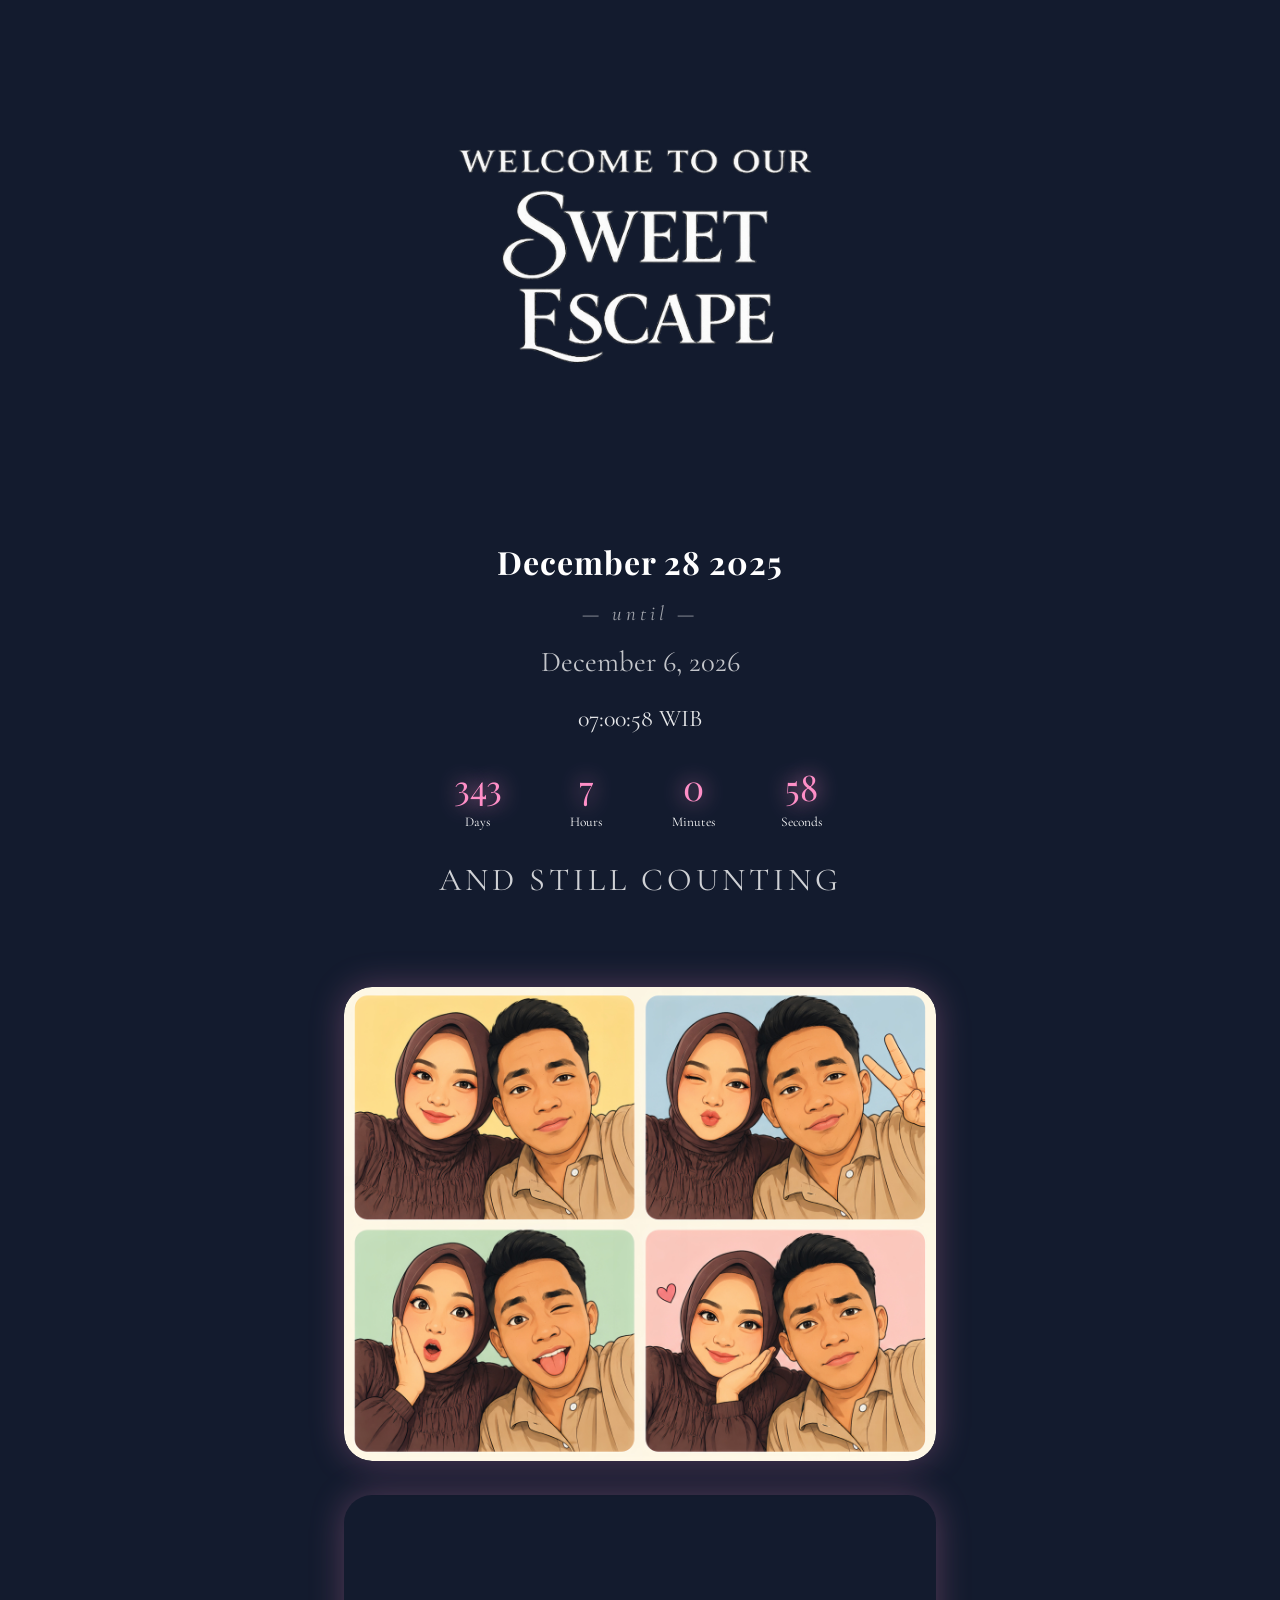
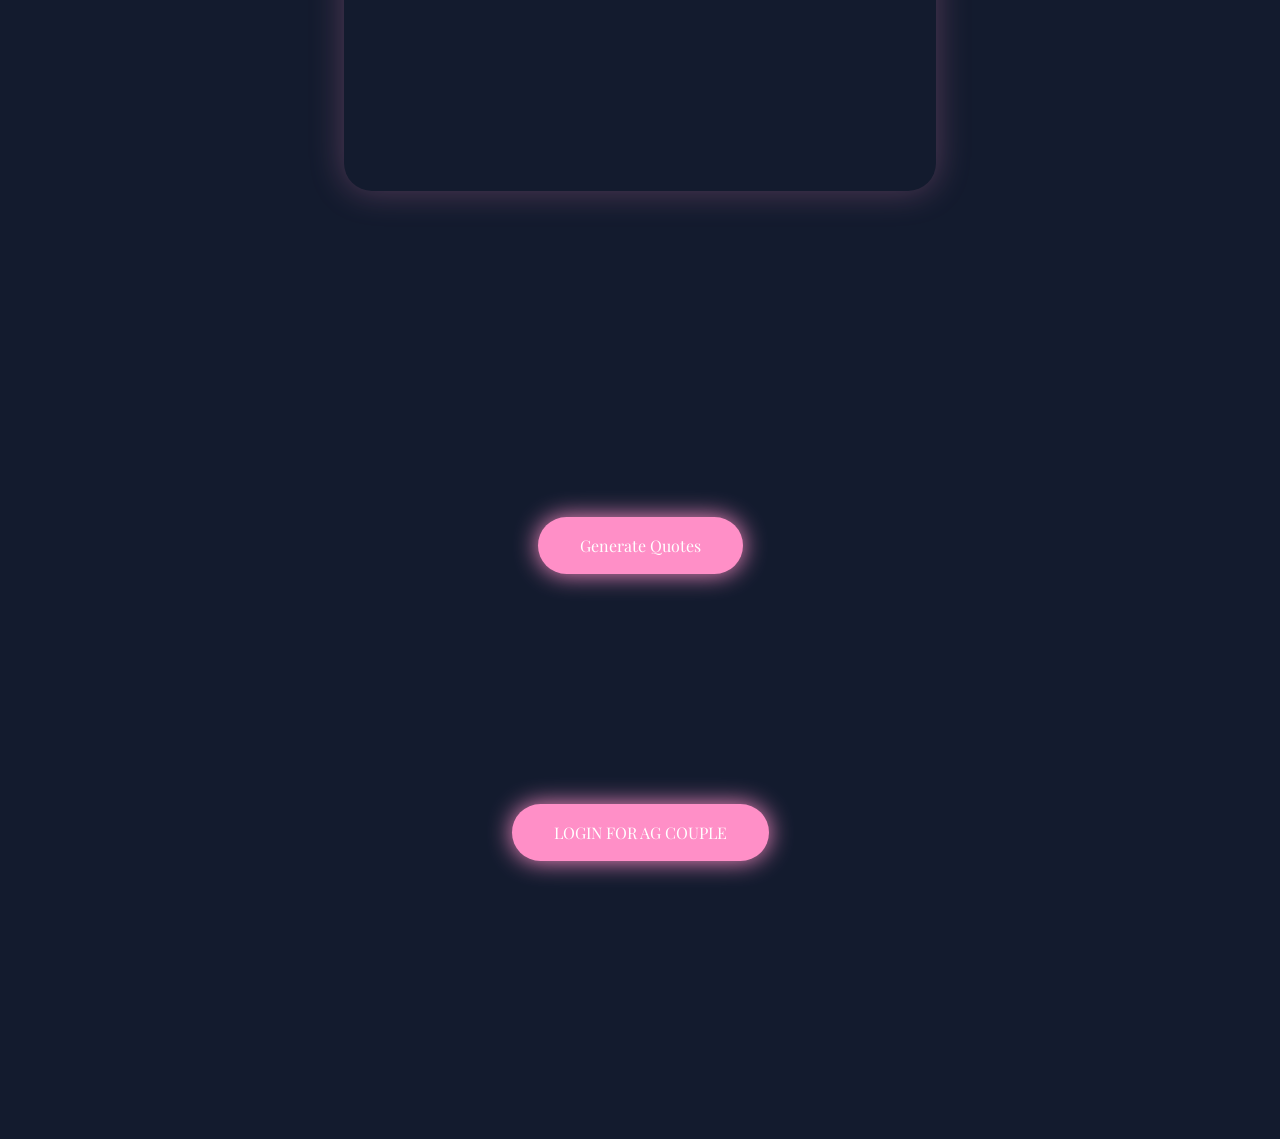
==== call.html @ 26ef1cd5 "restore full project after reset" ====
<!DOCTYPE html>
<html lang="en">
<head>
<meta charset="UTF-8">
<meta name="viewport" content="width=device-width, initial-scale=1.0">

<title>AG Couple Private Site</title>

<link rel="stylesheet" href="style.css">

</head>
<body>

<section class="panel memories" id="privatePage">

<img src="sakurakiri.png" class="sakura left">
<img src="sakurakanan.png" class="sakura right">

<h2>AG COUPLE PRIVATE SITE</h2>

<p id="loggedUser"></p>

<button id="startCallBtn">
Start Voice Call
</button>

<button id="logoutBtn">
Logout
</button>

</section>

<div id="callPopup">

<div class="call-box">

<img src="imageoncall.jpg" id="callImage">

<button id="closeCallPopup">
Close
</button>

</div>

</div>

<script>

const user = localStorage.getItem("loggedInUser");

if(!user){
window.location.href = "index.html";
}

document.getElementById("loggedUser").textContent =
"Logged in as: " + user;

setTimeout(()=>{
document
.getElementById("privatePage")
.classList.add("show");
},300);

document.getElementById("logoutBtn").onclick = ()=>{
localStorage.removeItem("loggedInUser");
window.location.href = "index.html";
};

const popup =
document.getElementById("callPopup");

document.getElementById("startCallBtn").onclick = ()=>{
popup.classList.add("show");
};

document.getElementById("closeCallPopup").onclick = ()=>{
popup.classList.remove("show");
};

</script>

<script type="module" src="call.js"></script>

</body>
</html>
---- style.css ----
*{
margin:0;
padding:0;
box-sizing:border-box;
cursor:url("lovecursor.png"),auto;
}

body{
background:#131B2E;
color:white;
overflow-x:hidden;
scroll-behavior:smooth;
font-family:'Inter',sans-serif;
}

.panel{
min-height:100vh;
display:flex;
flex-direction:column;
justify-content:center;
align-items:center;
padding:40px 20px;
position:relative;
}

h2{
font-family:'Playfair Display',serif;
letter-spacing:1px;
font-size:2rem;
}

small,p,#wibClock,#fullDate{
font-family:'Cormorant Garamond',serif;
}

.welcome-img{
width:min(80vw,460px);
margin-bottom:40px;
animation:fadeUp 2s ease forwards;
}

.timer-box{
text-align:center;
animation:fadeUp 2s ease forwards;
}

#wibClock{
font-size:1.5rem;
margin:10px 0;
opacity:.9;
}

#fullDate{
font-size:1.8rem;
margin-bottom:25px;
opacity:.75;
}

.until-line{
font-family:'Cormorant Garamond',serif;
font-size:1.3rem;
letter-spacing:4px;
opacity:.6;
margin:18px 0;
font-style:italic;
}

.count-grid{
display:grid;
grid-template-columns:repeat(4,1fr);
gap:28px;
margin:30px 0;
}

.count-grid span{
font-size:2.2rem;
display:block;
color:#FF8FC7;
text-shadow:0 0 22px #FF8FC7;
font-family:'Playfair Display',serif;
}

.timer-box p{
letter-spacing:4px;
opacity:.8;
font-size:2rem;
}

.sakura{
position:absolute;
width:500px;
opacity:.42;
transition:2.2s ease;
z-index:1;
}

.left{
left:-500px;
top:5%;
}

.right{
right:-500px;
bottom:5%;
}

.memories.show .left{
left:-70px;
}

.memories.show .right{
right:-70px;
}

.media-stack{
display:flex;
flex-direction:column;
gap:34px;
width:min(82vw,760px);
z-index:3;
align-items:center;
}

.media-box{
width:78%;
overflow:hidden;
border-radius:28px;
box-shadow:0 0 34px rgba(255,143,199,.28);
display:flex;
justify-content:center;
align-items:center;
background:transparent;
}

.media-box img{
width:100%;
height:auto;
display:block;
border-radius:28px;
}

.media-box video{
width:100%;
height:auto;
display:block;
border-radius:28px;
}

/* BUTTONS */

#generateBtn,
#loginBtn{
padding:18px 42px;
border:none;
border-radius:999px;
background:#FF8FC7;
color:white;
font-family:'Playfair Display',serif;
font-size:1rem;
box-shadow:0 0 24px #FF8FC7;
transition:.35s;
}

#generateBtn:hover,
#loginBtn:hover{
transform:scale(1.06);
}

#loginBtn{
margin-top:45px;
}

#quoteOutput{
margin-top:50px;
max-width:760px;
min-height:140px;
text-align:center;
font-family:'Cormorant Garamond',serif;
font-size:1.7rem;
line-height:1.8;
padding:0 20px;
}

@keyframes fadeUp{
from{
opacity:0;
transform:translateY(25px);
}
to{
opacity:1;
transform:translateY(0);
}
}

@media(max-width:768px){

.count-grid{
grid-template-columns:repeat(2,1fr);
gap:20px;
}

.sakura{
width:330px;
}

.memories.show .left{
left:-90px;
}

.memories.show .right{
right:-90px;
}

#quoteOutput{
font-size:1.2rem;
}

h2{
font-size:1.45rem;
}
}

/* LOGIN POPUP */

#loginPopup{
position:fixed;
inset:0;
background:rgba(0,0,0,.85);
display:none;
justify-content:center;
align-items:center;
z-index:9999;
}

#loginPopup.show{
display:flex;
}

.login-box{
background:#111;
padding:35px;
border-radius:20px;
width:320px;
display:flex;
flex-direction:column;
gap:15px;
}

.login-box input{
padding:14px;
border-radius:12px;
border:none;
}

.login-box button{
padding:14px;
border:none;
border-radius:999px;
background:#FF8FC7;
color:white;
font-family:'Playfair Display',serif;
box-shadow:0 0 24px #FF8FC7;
}

#loginError{
color:pink;
text-align:center;
}

#callPopup{
position:fixed;
inset:0;
background:rgba(0,0,0,.85);
display:none;
justify-content:center;
align-items:center;
z-index:99999;
}

#callPopup.show{
display:flex;
}

.call-box{
display:flex;
flex-direction:column;
align-items:center;
gap:25px;
}

#callImage{
width:min(85vw,500px);
border-radius:24px;
box-shadow:0 0 30px rgba(255,143,199,.35);
}

#closeCallPopup{
padding:18px 42px;
border:none;
border-radius:999px;
background:#FF8FC7;
color:white;
font-family:'Playfair Display',serif;
font-size:1rem;
box-shadow:0 0 24px #FF8FC7;
}

#loginBtn{
  margin-top:18px;
}

#loginBtn{
margin-top:40px;
}

#startCallBtn,
#logoutBtn{
padding:18px 42px;
border:none;
border-radius:999px;
background:#FF8FC7;
color:white;
font-family:'Playfair Display',serif;
font-size:1rem;
box-shadow:0 0 24px #FF8FC7;
transition:.35s;
margin-top:25px;
}

#startCallBtn:hover,
#logoutBtn:hover{
transform:scale(1.06);
}
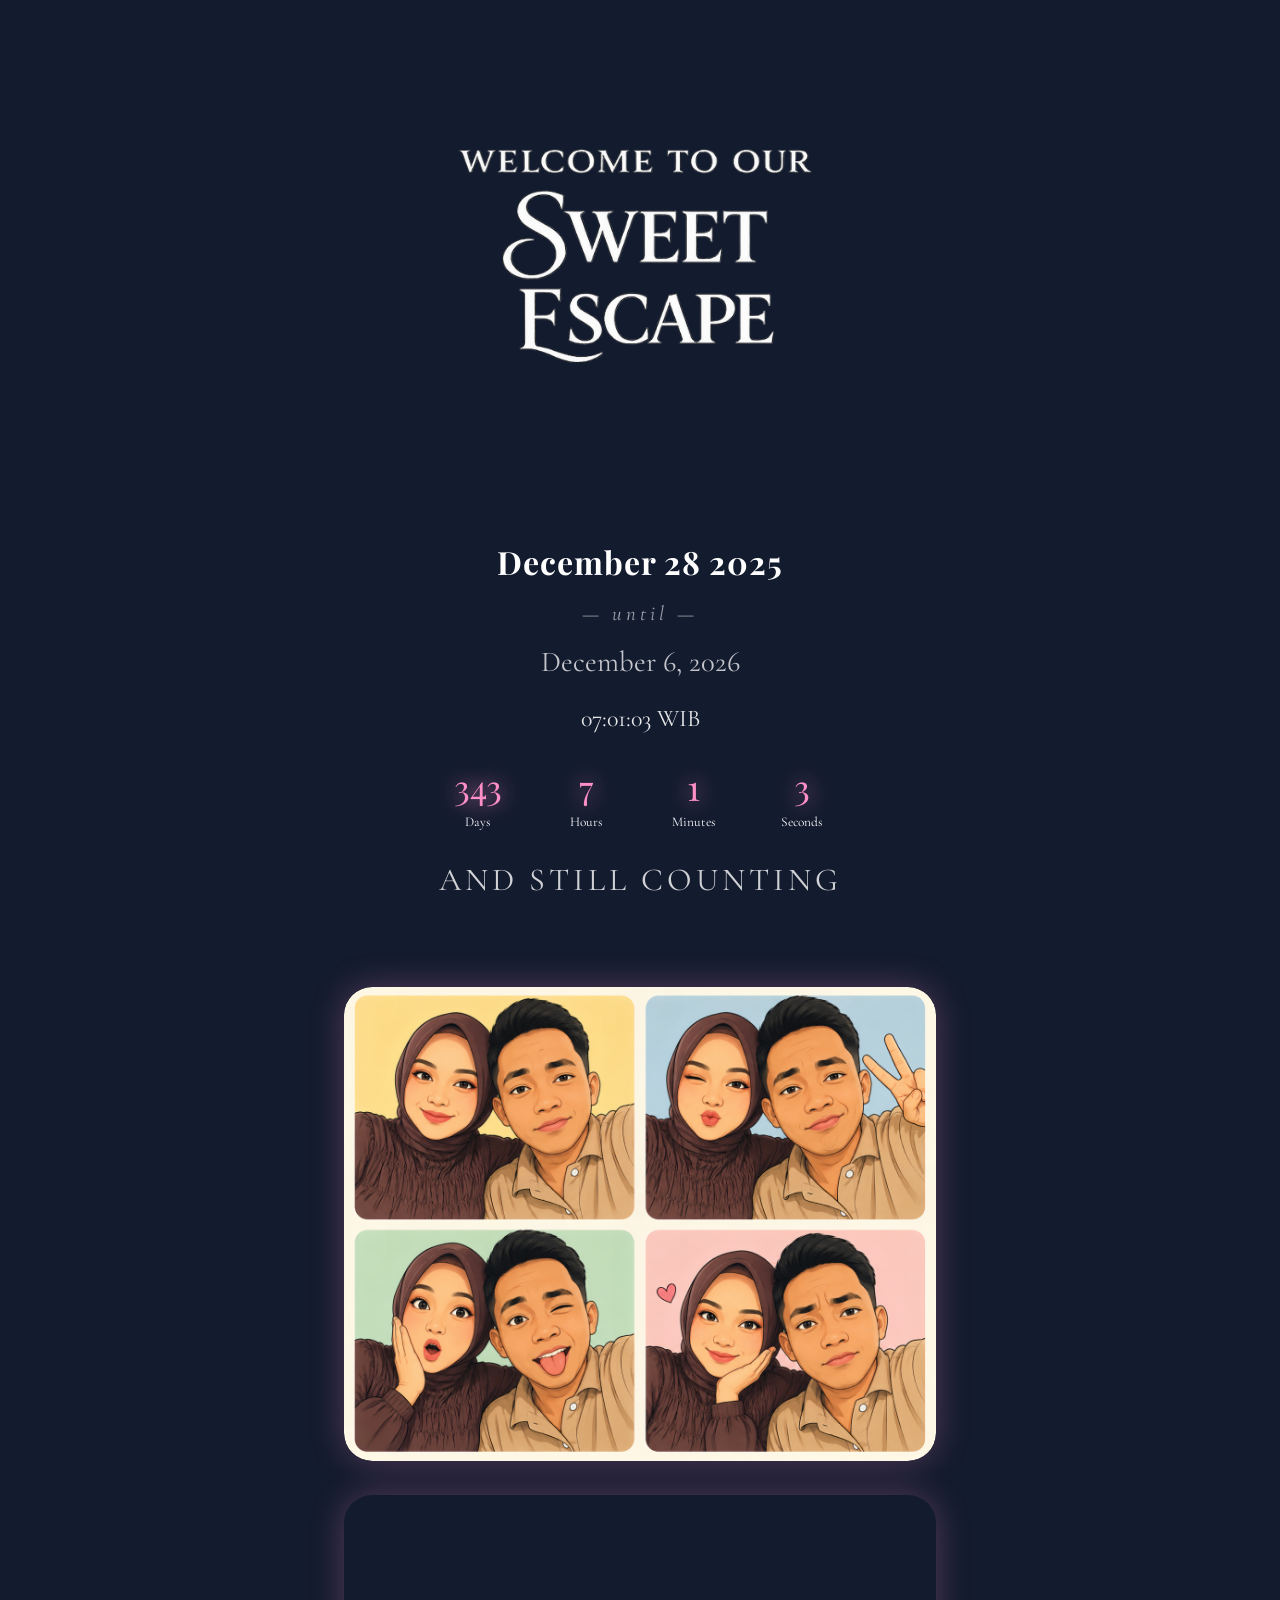
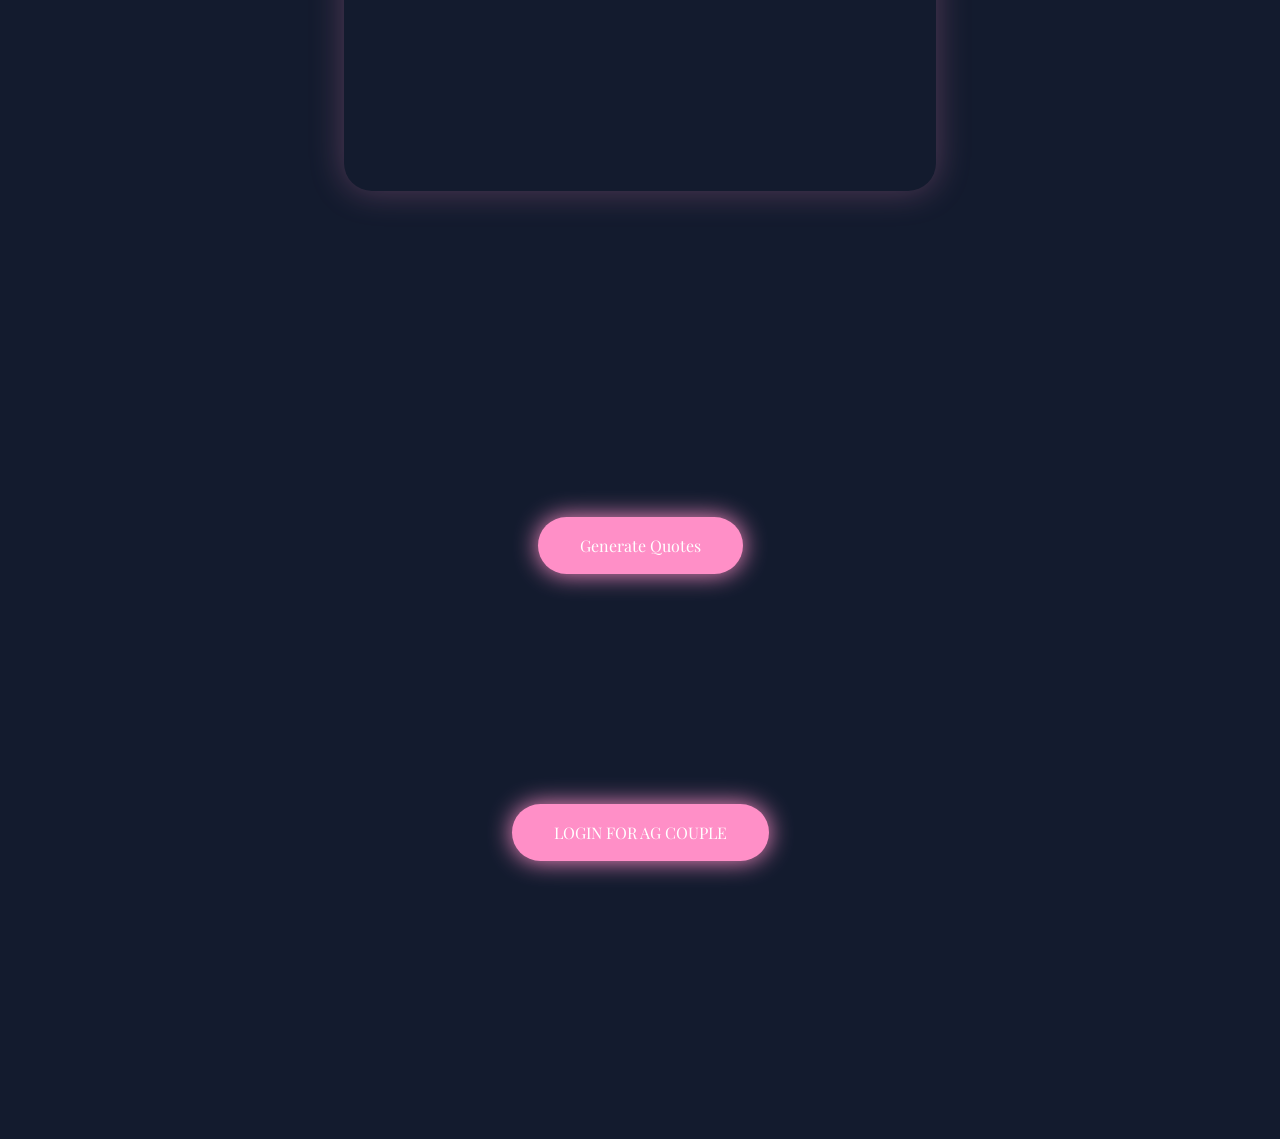
==== commit a9f622b8: "update voice call feature" ====
--- a/call.html
+++ b/call.html
@@ -7,8 +7,8 @@
 <title>AG Couple Private Site</title>
 
 <link rel="stylesheet" href="style.css">
+</head>
 
-</head>
 <body>
 
 <section class="panel memories" id="privatePage">
@@ -20,65 +20,65 @@
 
 <p id="loggedUser"></p>
 
-<button id="startCallBtn">
-Start Voice Call
-</button>
-
-<button id="logoutBtn">
-Logout
-</button>
+<button id="startCallBtn">Start Voice Call</button>
+<button id="logoutBtn">Logout</button>
 
 </section>
 
+<!-- CALL POPUP (STATUS CALL) -->
 <div id="callPopup">
+  <div class="call-box">
 
-<div class="call-box">
+    <!-- tetap boleh image, tapi ini bukan voice call -->
+    <img src="imageoncall.jpg" id="callImage">
 
-<img src="imageoncall.jpg" id="callImage">
+    <!-- WAJIB: audio stream dari partner -->
+    <audio id="remoteAudio" autoplay></audio>
 
-<button id="closeCallPopup">
-Close
-</button>
+    <button id="closeCallPopup">Close</button>
 
-</div>
-
+  </div>
 </div>
 
 <script>
-
 const user = localStorage.getItem("loggedInUser");
 
-if(!user){
-window.location.href = "index.html";
+if (!user) {
+  window.location.href = "index.html";
 }
 
 document.getElementById("loggedUser").textContent =
 "Logged in as: " + user;
 
-setTimeout(()=>{
-document
-.getElementById("privatePage")
-.classList.add("show");
-},300);
+setTimeout(() => {
+  document.getElementById("privatePage").classList.add("show");
+}, 300);
 
-document.getElementById("logoutBtn").onclick = ()=>{
-localStorage.removeItem("loggedInUser");
-window.location.href = "index.html";
+document.getElementById("logoutBtn").onclick = () => {
+  localStorage.removeItem("loggedInUser");
+  window.location.href = "index.html";
 };
 
-const popup =
-document.getElementById("callPopup");
+/* popup hanya UI status */
+const popup = document.getElementById("callPopup");
 
-document.getElementById("startCallBtn").onclick = ()=>{
-popup.classList.add("show");
+document.getElementById("startCallBtn").onclick = () => {
+  popup.classList.add("show");
+
+  // 🔥 trigger logic WebRTC di call.js
+  window.startVoiceCall();
 };
 
-document.getElementById("closeCallPopup").onclick = ()=>{
-popup.classList.remove("show");
+document.getElementById("closeCallPopup").onclick = () => {
+  popup.classList.remove("show");
+
+  // optional: end call
+  if (window.endCall) window.endCall();
 };
 
 </script>
 
+<!-- 🔥 LOGIC CALL ASLI DI SINI -->
 <script type="module" src="call.js"></script>
 
 </body>
--- a/style.css
+++ b/style.css
@@ -330,4 +330,4 @@
 #startCallBtn:hover,
 #logoutBtn:hover{
 transform:scale(1.06);
-}+}
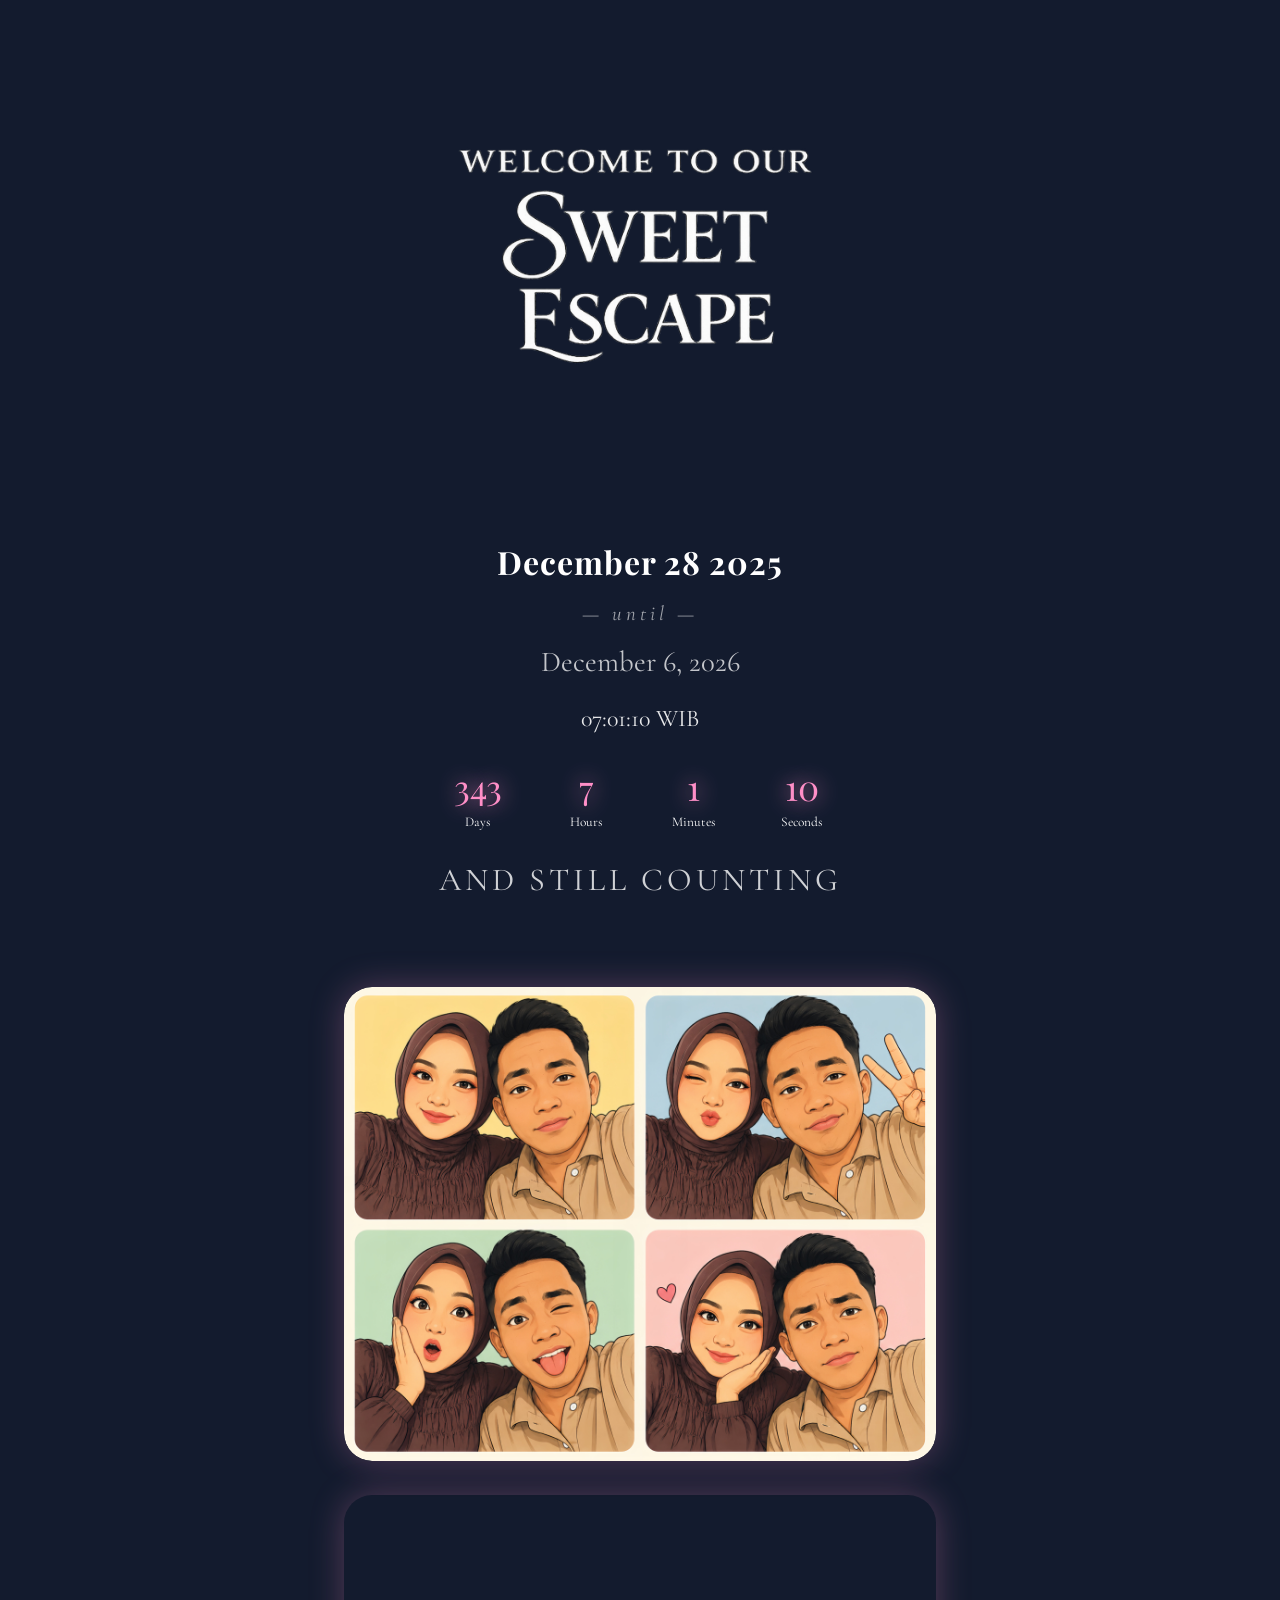
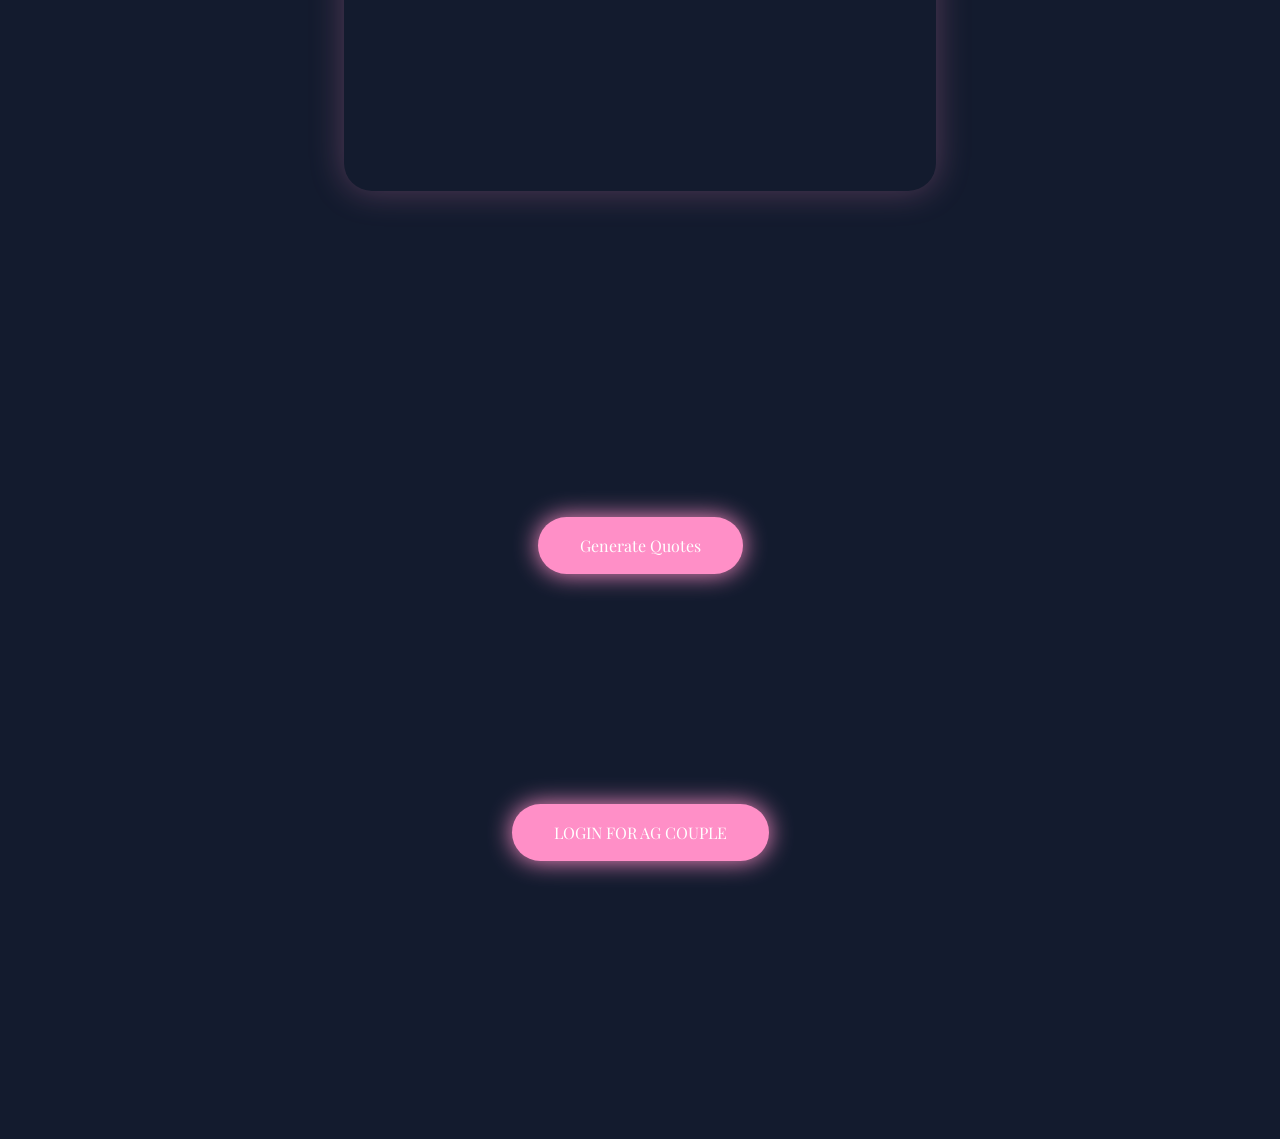
==== commit 5ed9ddd5: "call.html" ====
--- a/call.html
+++ b/call.html
@@ -25,22 +25,51 @@
 
 </section>
 
-<!-- CALL POPUP (STATUS CALL) -->
+<!-- ========================= -->
+<!-- CALL POPUP -->
+<!-- ========================= -->
+
 <div id="callPopup">
+
   <div class="call-box">
 
-    <!-- tetap boleh image, tapi ini bukan voice call -->
-    <img src="imageoncall.jpg" id="callImage">
-
-    <!-- WAJIB: audio stream dari partner -->
+    <h2 id="callText"></h2>
+
+    <img id="callImage" src="" alt="call image">
+
+    <div id="incomingButtons">
+
+      <button id="acceptBtn" class="pink-btn">
+        ACCEPT
+      </button>
+
+      <button id="rejectBtn" class="pink-btn">
+        DON'T REJECT
+      </button>
+
+    </div>
+
+    <button id="closeCallPopup" class="pink-btn">
+      END CALL
+    </button>
+
+    <!-- audio voice -->
     <audio id="remoteAudio" autoplay></audio>
 
-    <button id="closeCallPopup">Close</button>
-
   </div>
+
 </div>
 
+<!-- ========================= -->
+<!-- AUDIO -->
+<!-- ========================= -->
+
+<audio id="ringtone" src="ringing.mp3" loop></audio>
+
+<audio id="connectedSound" src="connected.mp3"></audio>
+
 <script>
+
 const user = localStorage.getItem("loggedInUser");
 
 if (!user) {
@@ -59,27 +88,136 @@
   window.location.href = "index.html";
 };
 
-/* popup hanya UI status */
 const popup = document.getElementById("callPopup");
 
-document.getElementById("startCallBtn").onclick = () => {
+const callText = document.getElementById("callText");
+const callImage = document.getElementById("callImage");
+
+const incomingButtons =
+document.getElementById("incomingButtons");
+
+const ringtone =
+document.getElementById("ringtone");
+
+const connectedSound =
+document.getElementById("connectedSound");
+
+const acceptBtn =
+document.getElementById("acceptBtn");
+
+const rejectBtn =
+document.getElementById("rejectBtn");
+
+const closeBtn =
+document.getElementById("closeCallPopup");
+
+/* ========================= */
+/* START CALL */
+/* ========================= */
+
+document.getElementById("startCallBtn").onclick = async () => {
+
   popup.classList.add("show");
 
-  // 🔥 trigger logic WebRTC di call.js
-  window.startVoiceCall();
-};
-
-document.getElementById("closeCallPopup").onclick = () => {
+  incomingButtons.style.display = "none";
+
+  if (user === "ayah") {
+
+    callText.textContent = "CALLING BUNDA...";
+    callImage.src = "ayahringing.jpg";
+
+  } else {
+
+    callText.textContent = "CALLING AYAH...";
+    callImage.src = "bundaringing.jpg";
+
+  }
+
+  ringtone.play();
+
+  // trigger WebRTC
+  if (window.startVoiceCall) {
+    await window.startVoiceCall();
+  }
+};
+
+/* ========================= */
+/* FAKE INCOMING CALL */
+/* ========================= */
+
+/*
+INI NANTI BISA LU PANGGIL
+DARI FIREBASE REALTIME EVENT
+*/
+
+window.showIncomingCall = (caller) => {
+
+  popup.classList.add("show");
+
+  incomingButtons.style.display = "flex";
+
+  if (caller === "ayah") {
+
+    callText.textContent = "Ayah is calling...";
+    callImage.src = "ayahringing.jpg";
+
+  } else {
+
+    callText.textContent = "Bunda is calling...";
+    callImage.src = "bundaringing.jpg";
+
+  }
+
+  ringtone.play();
+};
+
+/* ========================= */
+/* CONNECTED STATE */
+/* ========================= */
+
+function connectCall() {
+
+  ringtone.pause();
+  ringtone.currentTime = 0;
+
+  connectedSound.play();
+
+  incomingButtons.style.display = "none";
+
+  callText.textContent = "CONNECTED";
+
+  callImage.src = "imageoncall.jpg";
+}
+
+/* ACCEPT */
+acceptBtn.onclick = () => {
+  connectCall();
+};
+
+/* DON'T REJECT */
+rejectBtn.onclick = () => {
+  connectCall();
+};
+
+/* ========================= */
+/* END CALL */
+/* ========================= */
+
+closeBtn.onclick = () => {
+
   popup.classList.remove("show");
 
-  // optional: end call
-  if (window.endCall) window.endCall();
+  ringtone.pause();
+  ringtone.currentTime = 0;
+
+  if (window.endCall) {
+    window.endCall();
+  }
 };
 
 </script>
 
-<!-- 🔥 LOGIC CALL ASLI DI SINI -->
 <script type="module" src="call.js"></script>
 
 </body>
-</html>+</html>
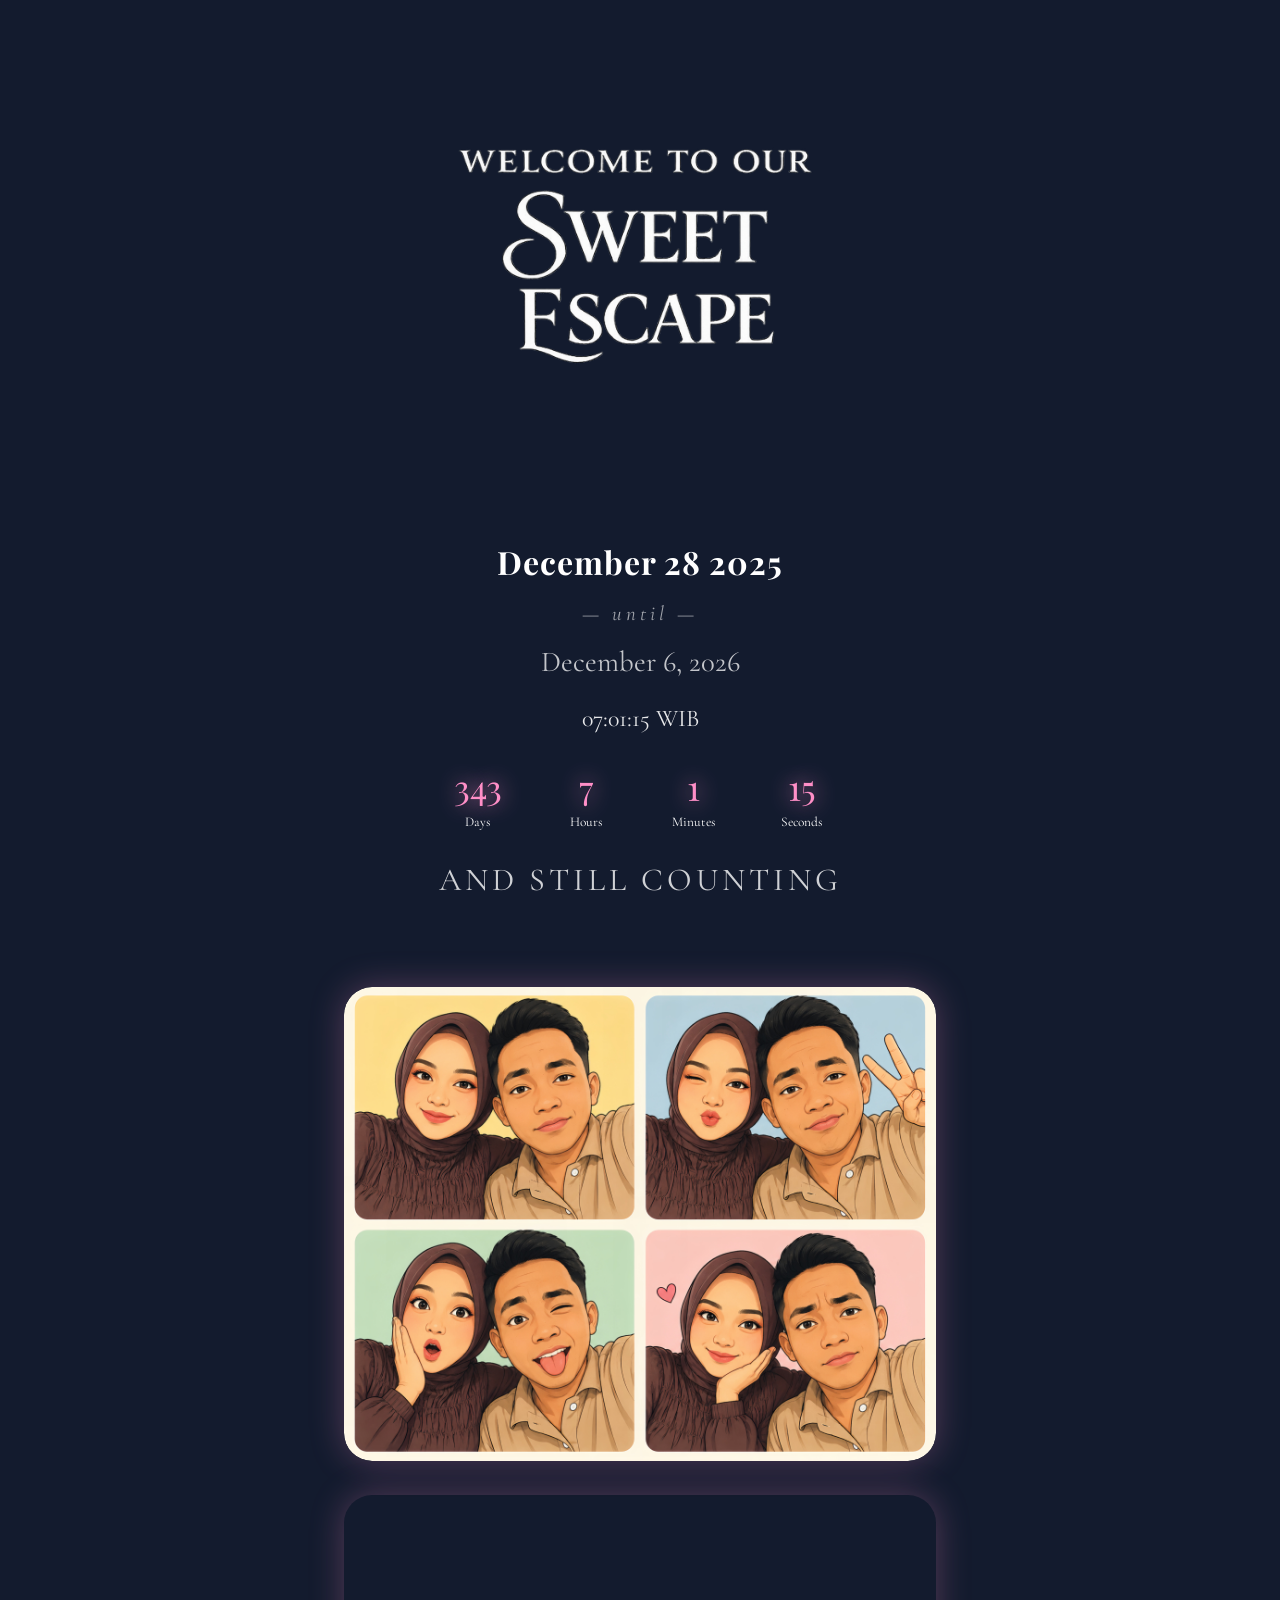
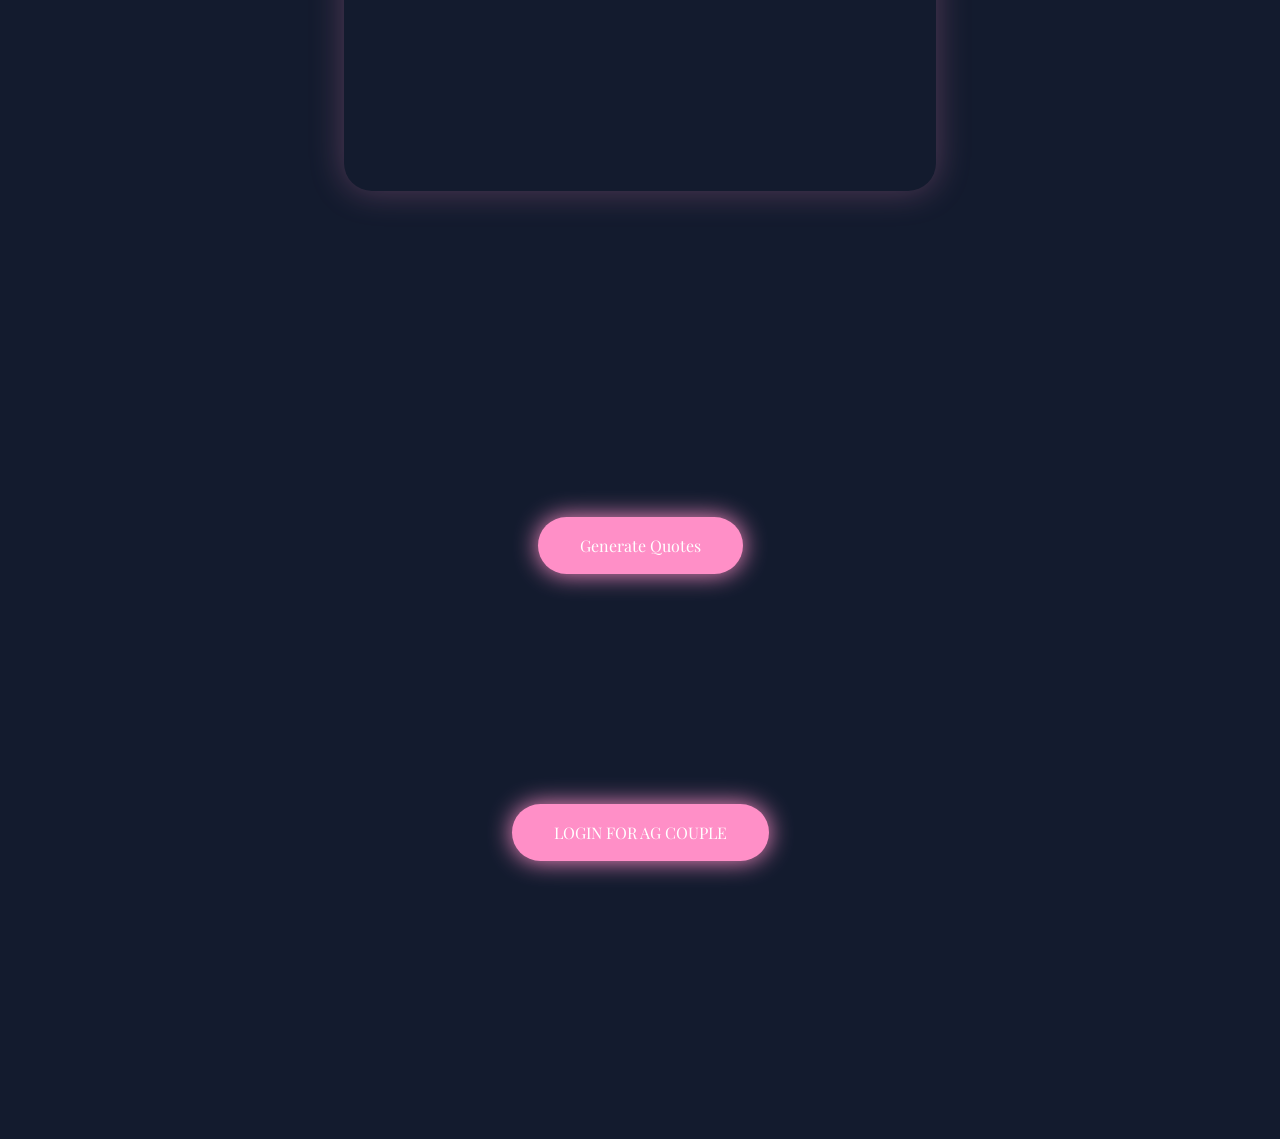
==== commit bbe07279: "call.html" ====
--- a/call.html
+++ b/call.html
@@ -72,6 +72,22 @@
 
 const user = localStorage.getItem("loggedInUser");
 
+document.body.addEventListener("click", () => {
+
+  const ringtone =
+  document.getElementById("ringtone");
+
+  ringtone.play()
+  .then(() => {
+
+    ringtone.pause();
+    ringtone.currentTime = 0;
+
+  })
+  .catch(()=>{});
+
+}, { once:true });  
+
 if (!user) {
   window.location.href = "index.html";
 }
--- a/style.css
+++ b/style.css
@@ -331,3 +331,55 @@
 #logoutBtn:hover{
 transform:scale(1.06);
 }
+
+#callText{
+font-family:'Playfair Display',serif;
+font-size:1.7rem;
+letter-spacing:2px;
+text-align:center;
+color:white;
+text-shadow:0 0 18px rgba(255,143,199,.5);
+}
+
+#incomingButtons{
+display:none;
+gap:18px;
+justify-content:center;
+align-items:center;
+flex-wrap:wrap;
+}
+
+.pink-btn{
+padding:18px 42px;
+border:none;
+border-radius:999px;
+background:#FF8FC7;
+color:white;
+font-family:'Playfair Display',serif;
+font-size:1rem;
+box-shadow:0 0 24px #FF8FC7;
+transition:.35s;
+}
+
+.pink-btn:hover{
+transform:scale(1.06);
+}
+
+@media(max-width:768px){
+
+#callText{
+font-size:1.2rem;
+padding:0 14px;
+}
+
+#incomingButtons{
+flex-direction:column;
+width:100%;
+}
+
+.pink-btn{
+width:80%;
+max-width:300px;
+}
+
+}
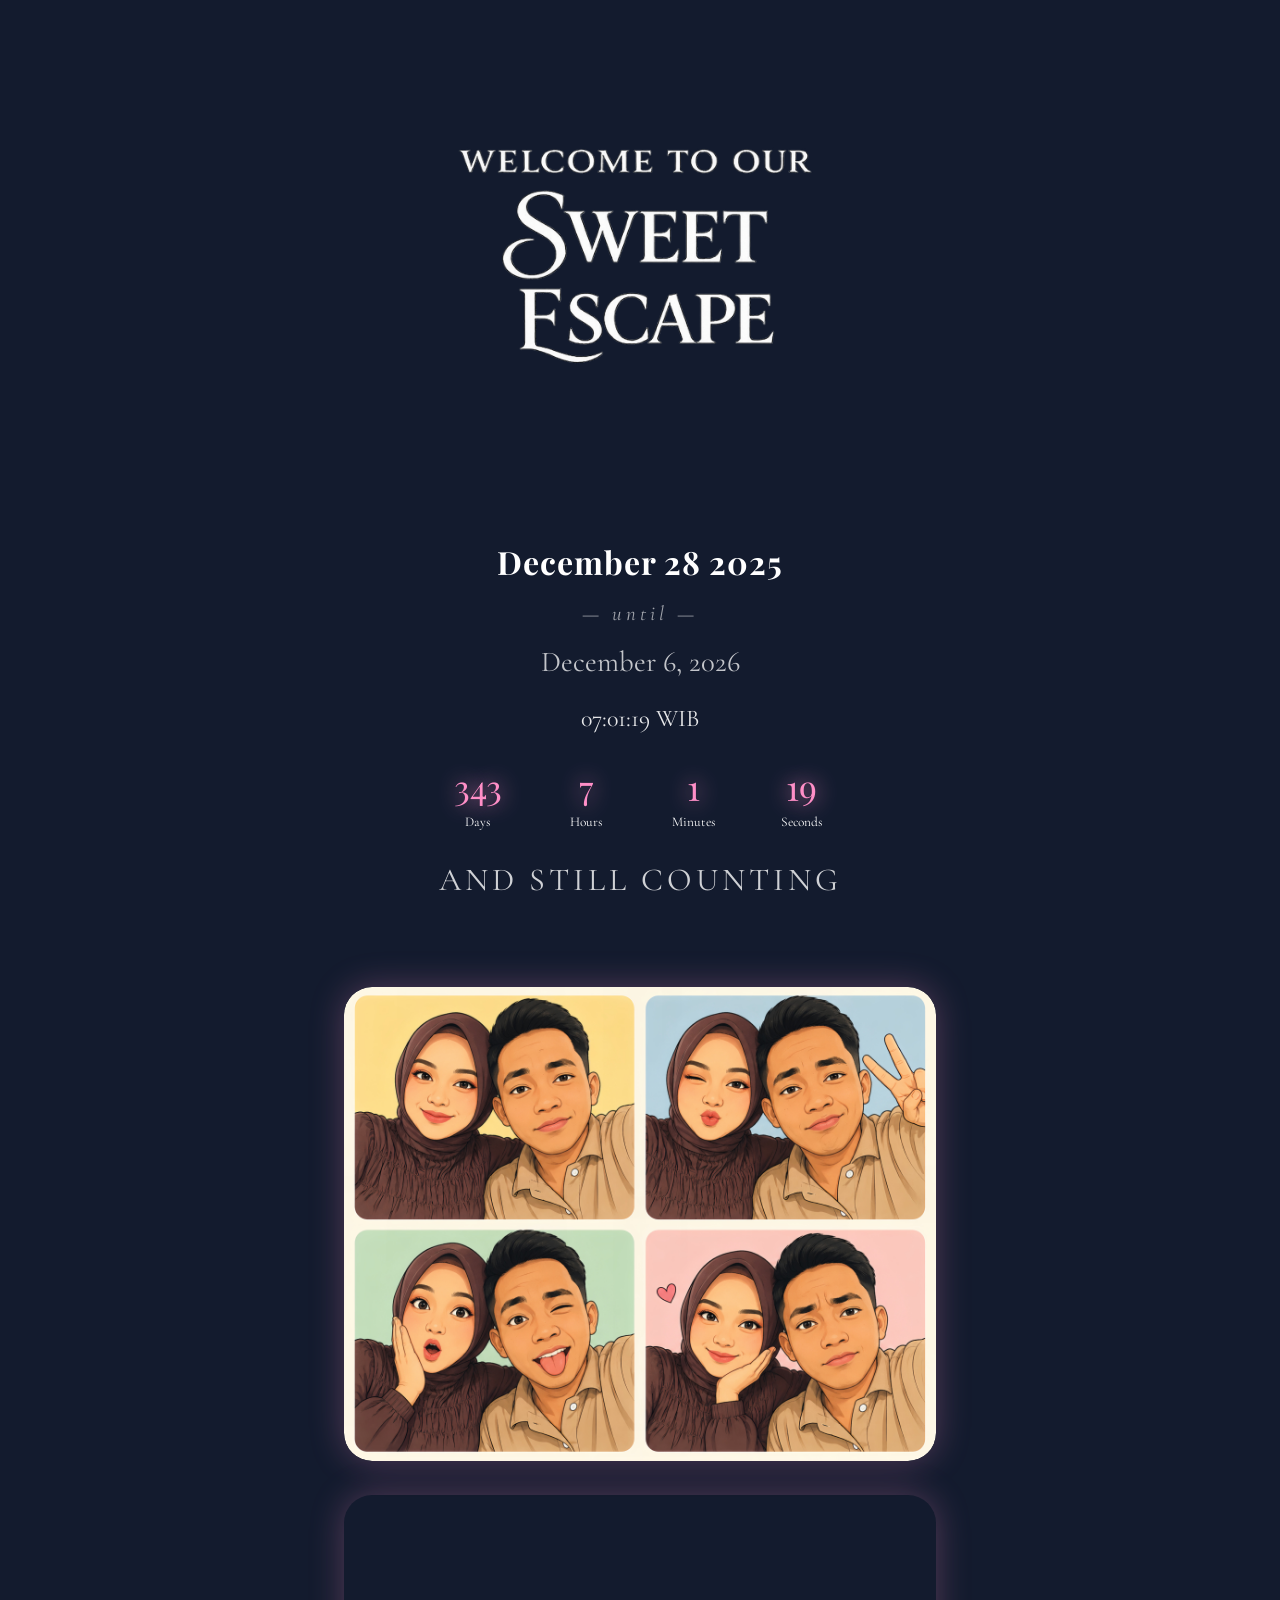
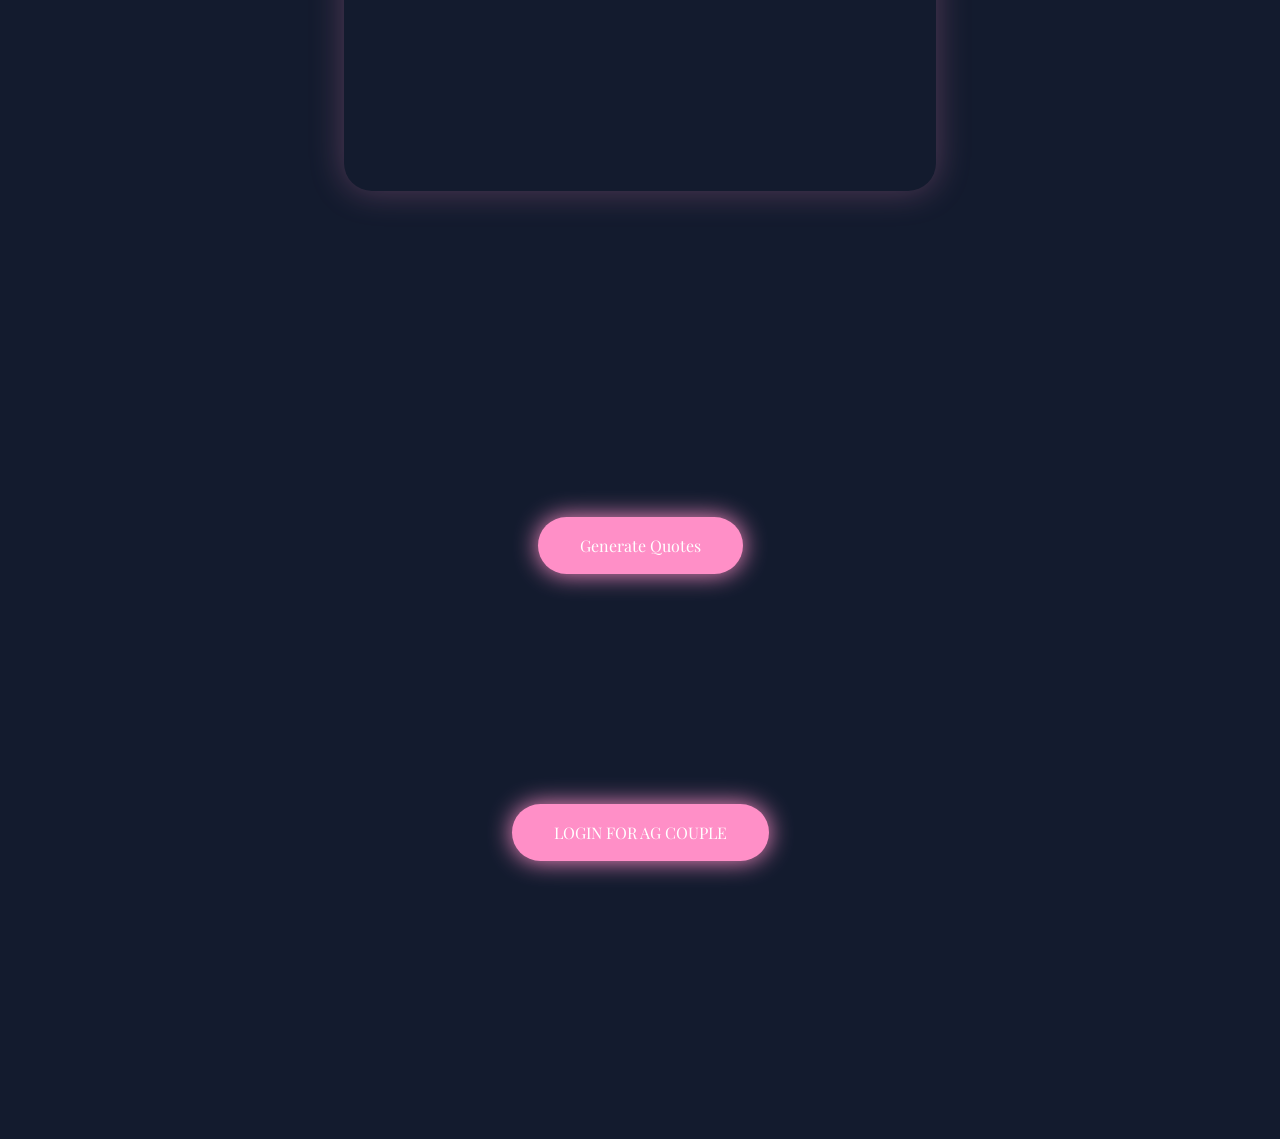
==== commit a35a1827: "call.html" ====
--- a/call.html
+++ b/call.html
@@ -72,25 +72,41 @@
 
 const user = localStorage.getItem("loggedInUser");
 
-document.body.addEventListener("click", () => {
-
-  const ringtone =
-  document.getElementById("ringtone");
-
-  ringtone.play()
-  .then(() => {
-
+if (!user) {
+  window.location.href = "index.html";
+}
+
+/* =========================
+   AUDIO FILES
+========================= */
+
+const ringtone = new Audio("ringing.mp3");
+ringtone.loop = true;
+
+const connectedSound = new Audio("connected.mp3");
+
+/* unlock audio */
+document.body.addEventListener("click", async () => {
+
+  try {
+
+    await ringtone.play();
     ringtone.pause();
     ringtone.currentTime = 0;
 
-  })
-  .catch(()=>{});
-
-}, { once:true });  
-
-if (!user) {
-  window.location.href = "index.html";
-}
+    await connectedSound.play();
+    connectedSound.pause();
+    connectedSound.currentTime = 0;
+
+  } catch(e) {
+    console.log(e);
+  }
+
+}, { once:true });
+
+/* =========================
+   UI
+========================= */
 
 document.getElementById("loggedUser").textContent =
 "Logged in as: " + user;
@@ -104,20 +120,18 @@
   window.location.href = "index.html";
 };
 
-const popup = document.getElementById("callPopup");
-
-const callText = document.getElementById("callText");
-const callImage = document.getElementById("callImage");
+const popup =
+document.getElementById("callPopup");
+
+const callText =
+document.getElementById("callText");
+
+const callImage =
+document.getElementById("callImage");
 
 const incomingButtons =
 document.getElementById("incomingButtons");
 
-const ringtone =
-document.getElementById("ringtone");
-
-const connectedSound =
-document.getElementById("connectedSound");
-
 const acceptBtn =
 document.getElementById("acceptBtn");
 
@@ -127,108 +141,156 @@
 const closeBtn =
 document.getElementById("closeCallPopup");
 
-/* ========================= */
-/* START CALL */
-/* ========================= */
-
-document.getElementById("startCallBtn").onclick = async () => {
-
-  popup.classList.add("show");
-
-  incomingButtons.style.display = "none";
-
-  if (user === "ayah") {
-
-    callText.textContent = "CALLING BUNDA...";
-    callImage.src = "ayahringing.jpg";
-
-  } else {
-
-    callText.textContent = "CALLING AYAH...";
-    callImage.src = "bundaringing.jpg";
-
-  }
-
-  ringtone.play();
-
-  // trigger WebRTC
-  if (window.startVoiceCall) {
-    await window.startVoiceCall();
-  }
-};
-
-/* ========================= */
-/* FAKE INCOMING CALL */
-/* ========================= */
-
-/*
-INI NANTI BISA LU PANGGIL
-DARI FIREBASE REALTIME EVENT
-*/
-
-window.showIncomingCall = (caller) => {
-
-  popup.classList.add("show");
-
-  incomingButtons.style.display = "flex";
-
-  if (caller === "ayah") {
-
-    callText.textContent = "Ayah is calling...";
-    callImage.src = "ayahringing.jpg";
-
-  } else {
-
-    callText.textContent = "Bunda is calling...";
-    callImage.src = "bundaringing.jpg";
-
-  }
-
-  ringtone.play();
-};
-
-/* ========================= */
-/* CONNECTED STATE */
-/* ========================= */
-
-function connectCall() {
-
-  ringtone.pause();
-  ringtone.currentTime = 0;
-
-  connectedSound.play();
-
-  incomingButtons.style.display = "none";
-
-  callText.textContent = "CONNECTED";
-
-  callImage.src = "imageoncall.jpg";
+/* =========================
+   START CALL
+========================= */
+
+document.getElementById("startCallBtn").onclick =
+async () => {
+
+popup.classList.add("show");
+
+incomingButtons.style.display = "none";
+
+if (user === "ayah") {
+
+callText.textContent =
+"CALLING BUNDA...";
+
+callImage.src =
+"ayahringing.jpg";
+
+} else {
+
+callText.textContent =
+"CALLING AYAH...";
+
+callImage.src =
+"bundaringing.jpg";
+
+}
+
+/* 🔥 PLAY RINGTONE */
+try {
+
+ringtone.currentTime = 0;
+
+await ringtone.play();
+
+} catch(e) {
+console.log(e);
+}
+
+/* START WEBRTC */
+if (window.startVoiceCall) {
+await window.startVoiceCall();
+}
+
+};
+
+/* =========================
+   INCOMING CALL
+========================= */
+
+window.showIncomingCall = async (caller) => {
+
+popup.classList.add("show");
+
+incomingButtons.style.display = "flex";
+
+if (caller === "ayah") {
+
+callText.textContent =
+"Ayah is calling...";
+
+callImage.src =
+"ayahringing.jpg";
+
+} else {
+
+callText.textContent =
+"Bunda is calling...";
+
+callImage.src =
+"bundaringing.jpg";
+
+}
+
+/* 🔥 PLAY RINGTONE */
+try {
+
+ringtone.currentTime = 0;
+
+await ringtone.play();
+
+} catch(e) {
+console.log(e);
+}
+
+};
+
+/* =========================
+   CONNECTED
+========================= */
+
+async function connectCall() {
+
+ringtone.pause();
+
+ringtone.currentTime = 0;
+
+/* 🔥 PLAY CONNECTED SOUND */
+try {
+
+connectedSound.currentTime = 0;
+
+await connectedSound.play();
+
+} catch(e) {
+console.log(e);
+}
+
+incomingButtons.style.display =
+"none";
+
+callText.textContent =
+"CONNECTED";
+
+callImage.src =
+"imageoncall.jpg";
+
 }
 
 /* ACCEPT */
-acceptBtn.onclick = () => {
-  connectCall();
+acceptBtn.onclick = async () => {
+await connectCall();
 };
 
 /* DON'T REJECT */
-rejectBtn.onclick = () => {
-  connectCall();
-};
-
-/* ========================= */
-/* END CALL */
-/* ========================= */
+rejectBtn.onclick = async () => {
+await connectCall();
+};
+
+/* =========================
+   END CALL
+========================= */
 
 closeBtn.onclick = () => {
 
-  popup.classList.remove("show");
-
-  ringtone.pause();
-  ringtone.currentTime = 0;
-
-  if (window.endCall) {
-    window.endCall();
-  }
+popup.classList.remove("show");
+
+ringtone.pause();
+
+ringtone.currentTime = 0;
+
+connectedSound.pause();
+
+connectedSound.currentTime = 0;
+
+if (window.endCall) {
+window.endCall();
+}
+
 };
 
 </script>
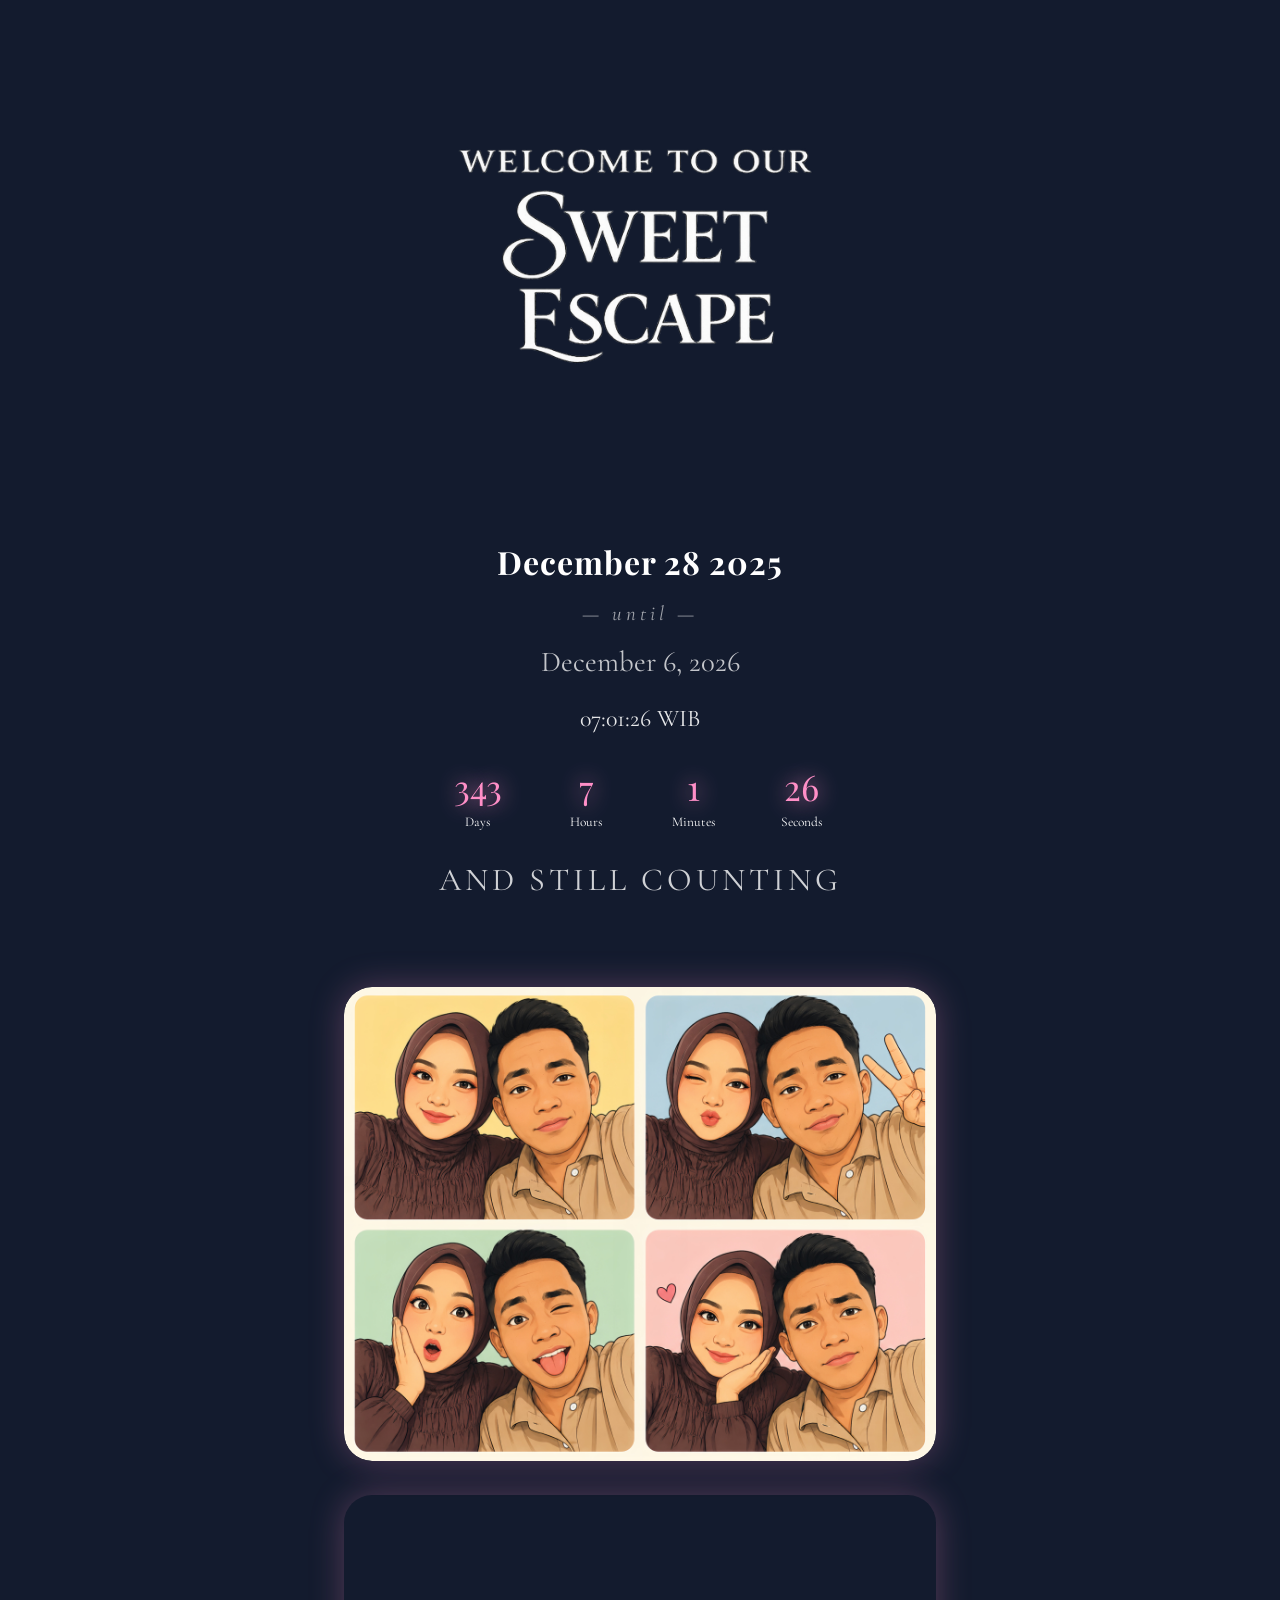
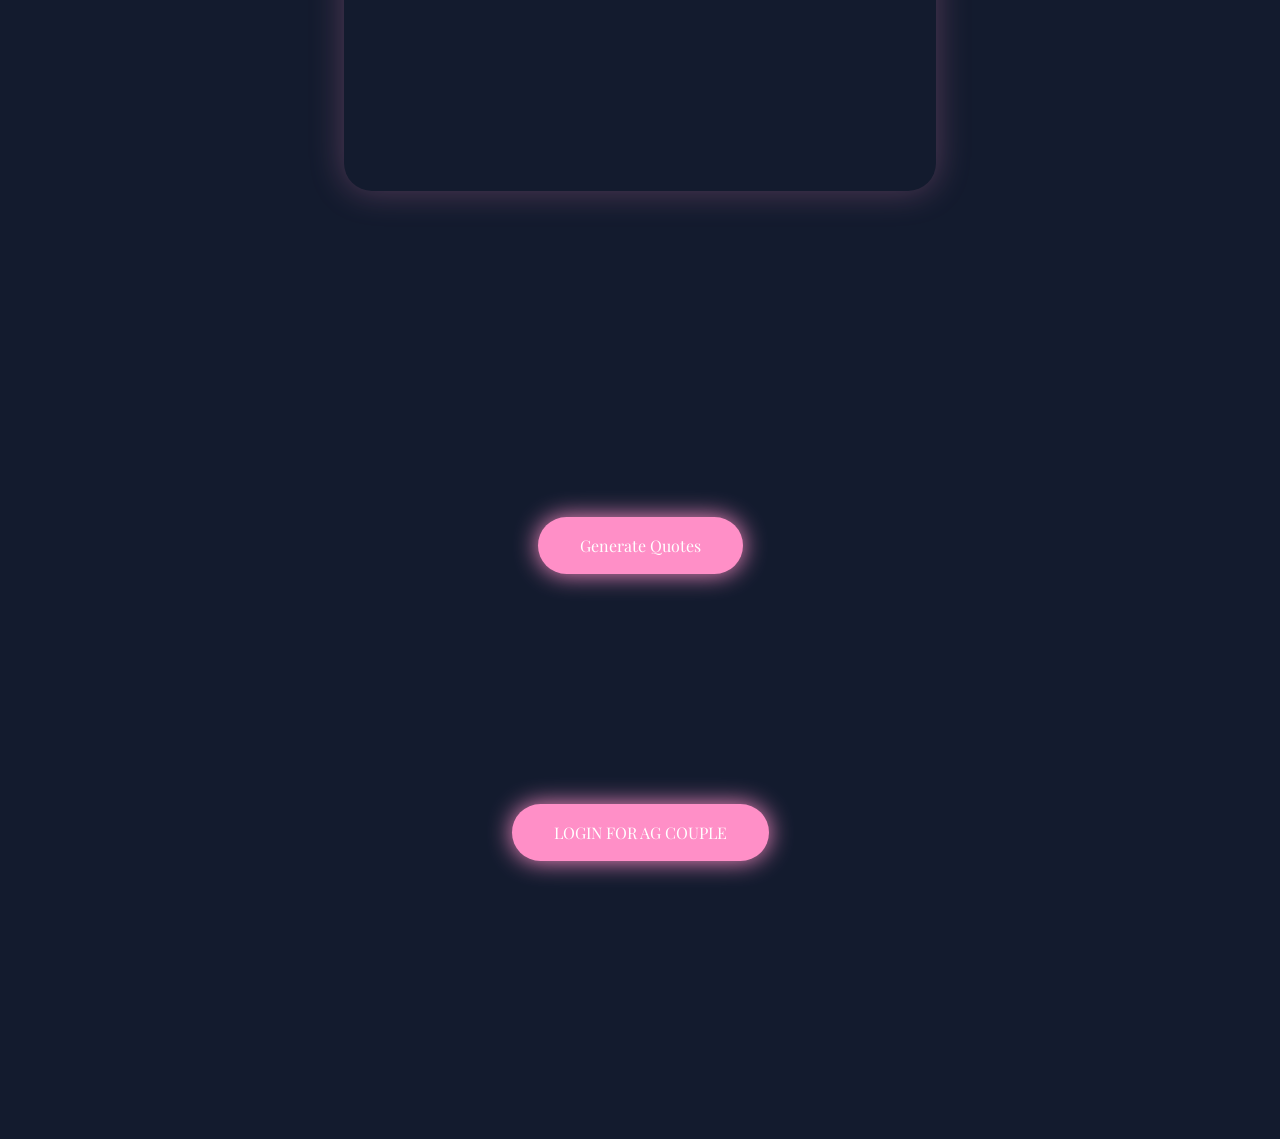
==== commit 4e332e8e: "call.html" ====
--- a/call.html
+++ b/call.html
@@ -20,282 +20,129 @@
 
 <p id="loggedUser"></p>
 
-<button id="startCallBtn">Start Voice Call</button>
-<button id="logoutBtn">Logout</button>
+<button id="startCallBtn">
+Start Voice Call
+</button>
+
+<button id="logoutBtn">
+Logout
+</button>
 
 </section>
 
-<!-- ========================= -->
-<!-- CALL POPUP -->
-<!-- ========================= -->
+<!-- =========================
+     CALL POPUP
+========================= -->
 
 <div id="callPopup">
 
-  <div class="call-box">
+<div class="call-box">
 
-    <h2 id="callText"></h2>
+<h2 id="callText"></h2>
 
-    <img id="callImage" src="" alt="call image">
+<img
+id="callImage"
+src=""
+alt="call image"
+>
 
-    <div id="incomingButtons">
+<div id="incomingButtons">
 
-      <button id="acceptBtn" class="pink-btn">
-        ACCEPT
-      </button>
+<button
+id="acceptBtn"
+class="pink-btn"
+>
+ACCEPT
+</button>
 
-      <button id="rejectBtn" class="pink-btn">
-        DON'T REJECT
-      </button>
-
-    </div>
-
-    <button id="closeCallPopup" class="pink-btn">
-      END CALL
-    </button>
-
-    <!-- audio voice -->
-    <audio id="remoteAudio" autoplay></audio>
-
-  </div>
+<button
+id="rejectBtn"
+class="pink-btn"
+>
+DON'T REJECT
+</button>
 
 </div>
 
-<!-- ========================= -->
-<!-- AUDIO -->
-<!-- ========================= -->
+<button
+id="closeCallPopup"
+class="pink-btn"
+>
+END CALL
+</button>
 
-<audio id="ringtone" src="ringing.mp3" loop></audio>
+<!-- REAL VOICE AUDIO -->
+<audio
+id="remoteAudio"
+autoplay
+></audio>
 
-<audio id="connectedSound" src="connected.mp3"></audio>
+</div>
+
+</div>
 
 <script>
 
-const user = localStorage.getItem("loggedInUser");
+/* =========================
+   AUTH
+========================= */
+
+const user =
+localStorage.getItem(
+"loggedInUser"
+);
 
 if (!user) {
-  window.location.href = "index.html";
+
+window.location.href =
+"index.html";
+
 }
 
 /* =========================
-   AUDIO FILES
+   UI INIT
 ========================= */
 
-const ringtone = new Audio("ringing.mp3");
-ringtone.loop = true;
-
-const connectedSound = new Audio("connected.mp3");
-
-/* unlock audio */
-document.body.addEventListener("click", async () => {
-
-  try {
-
-    await ringtone.play();
-    ringtone.pause();
-    ringtone.currentTime = 0;
-
-    await connectedSound.play();
-    connectedSound.pause();
-    connectedSound.currentTime = 0;
-
-  } catch(e) {
-    console.log(e);
-  }
-
-}, { once:true });
-
-/* =========================
-   UI
-========================= */
-
-document.getElementById("loggedUser").textContent =
+document.getElementById(
+"loggedUser"
+).textContent =
 "Logged in as: " + user;
 
 setTimeout(() => {
-  document.getElementById("privatePage").classList.add("show");
-}, 300);
 
-document.getElementById("logoutBtn").onclick = () => {
-  localStorage.removeItem("loggedInUser");
-  window.location.href = "index.html";
-};
+document
+.getElementById("privatePage")
+.classList.add("show");
 
-const popup =
-document.getElementById("callPopup");
-
-const callText =
-document.getElementById("callText");
-
-const callImage =
-document.getElementById("callImage");
-
-const incomingButtons =
-document.getElementById("incomingButtons");
-
-const acceptBtn =
-document.getElementById("acceptBtn");
-
-const rejectBtn =
-document.getElementById("rejectBtn");
-
-const closeBtn =
-document.getElementById("closeCallPopup");
+},300);
 
 /* =========================
-   START CALL
+   LOGOUT
 ========================= */
 
-document.getElementById("startCallBtn").onclick =
-async () => {
+document
+.getElementById("logoutBtn")
+.onclick = () => {
 
-popup.classList.add("show");
+localStorage.removeItem(
+"loggedInUser"
+);
 
-incomingButtons.style.display = "none";
-
-if (user === "ayah") {
-
-callText.textContent =
-"CALLING BUNDA...";
-
-callImage.src =
-"ayahringing.jpg";
-
-} else {
-
-callText.textContent =
-"CALLING AYAH...";
-
-callImage.src =
-"bundaringing.jpg";
-
-}
-
-/* 🔥 PLAY RINGTONE */
-try {
-
-ringtone.currentTime = 0;
-
-await ringtone.play();
-
-} catch(e) {
-console.log(e);
-}
-
-/* START WEBRTC */
-if (window.startVoiceCall) {
-await window.startVoiceCall();
-}
-
-};
-
-/* =========================
-   INCOMING CALL
-========================= */
-
-window.showIncomingCall = async (caller) => {
-
-popup.classList.add("show");
-
-incomingButtons.style.display = "flex";
-
-if (caller === "ayah") {
-
-callText.textContent =
-"Ayah is calling...";
-
-callImage.src =
-"ayahringing.jpg";
-
-} else {
-
-callText.textContent =
-"Bunda is calling...";
-
-callImage.src =
-"bundaringing.jpg";
-
-}
-
-/* 🔥 PLAY RINGTONE */
-try {
-
-ringtone.currentTime = 0;
-
-await ringtone.play();
-
-} catch(e) {
-console.log(e);
-}
-
-};
-
-/* =========================
-   CONNECTED
-========================= */
-
-async function connectCall() {
-
-ringtone.pause();
-
-ringtone.currentTime = 0;
-
-/* 🔥 PLAY CONNECTED SOUND */
-try {
-
-connectedSound.currentTime = 0;
-
-await connectedSound.play();
-
-} catch(e) {
-console.log(e);
-}
-
-incomingButtons.style.display =
-"none";
-
-callText.textContent =
-"CONNECTED";
-
-callImage.src =
-"imageoncall.jpg";
-
-}
-
-/* ACCEPT */
-acceptBtn.onclick = async () => {
-await connectCall();
-};
-
-/* DON'T REJECT */
-rejectBtn.onclick = async () => {
-await connectCall();
-};
-
-/* =========================
-   END CALL
-========================= */
-
-closeBtn.onclick = () => {
-
-popup.classList.remove("show");
-
-ringtone.pause();
-
-ringtone.currentTime = 0;
-
-connectedSound.pause();
-
-connectedSound.currentTime = 0;
-
-if (window.endCall) {
-window.endCall();
-}
+window.location.href =
+"index.html";
 
 };
 
 </script>
 
-<script type="module" src="call.js"></script>
+<!-- =========================
+     REAL CALL SYSTEM
+========================= -->
+
+<script
+type="module"
+src="call.js"
+></script>
 
 </body>
 </html>
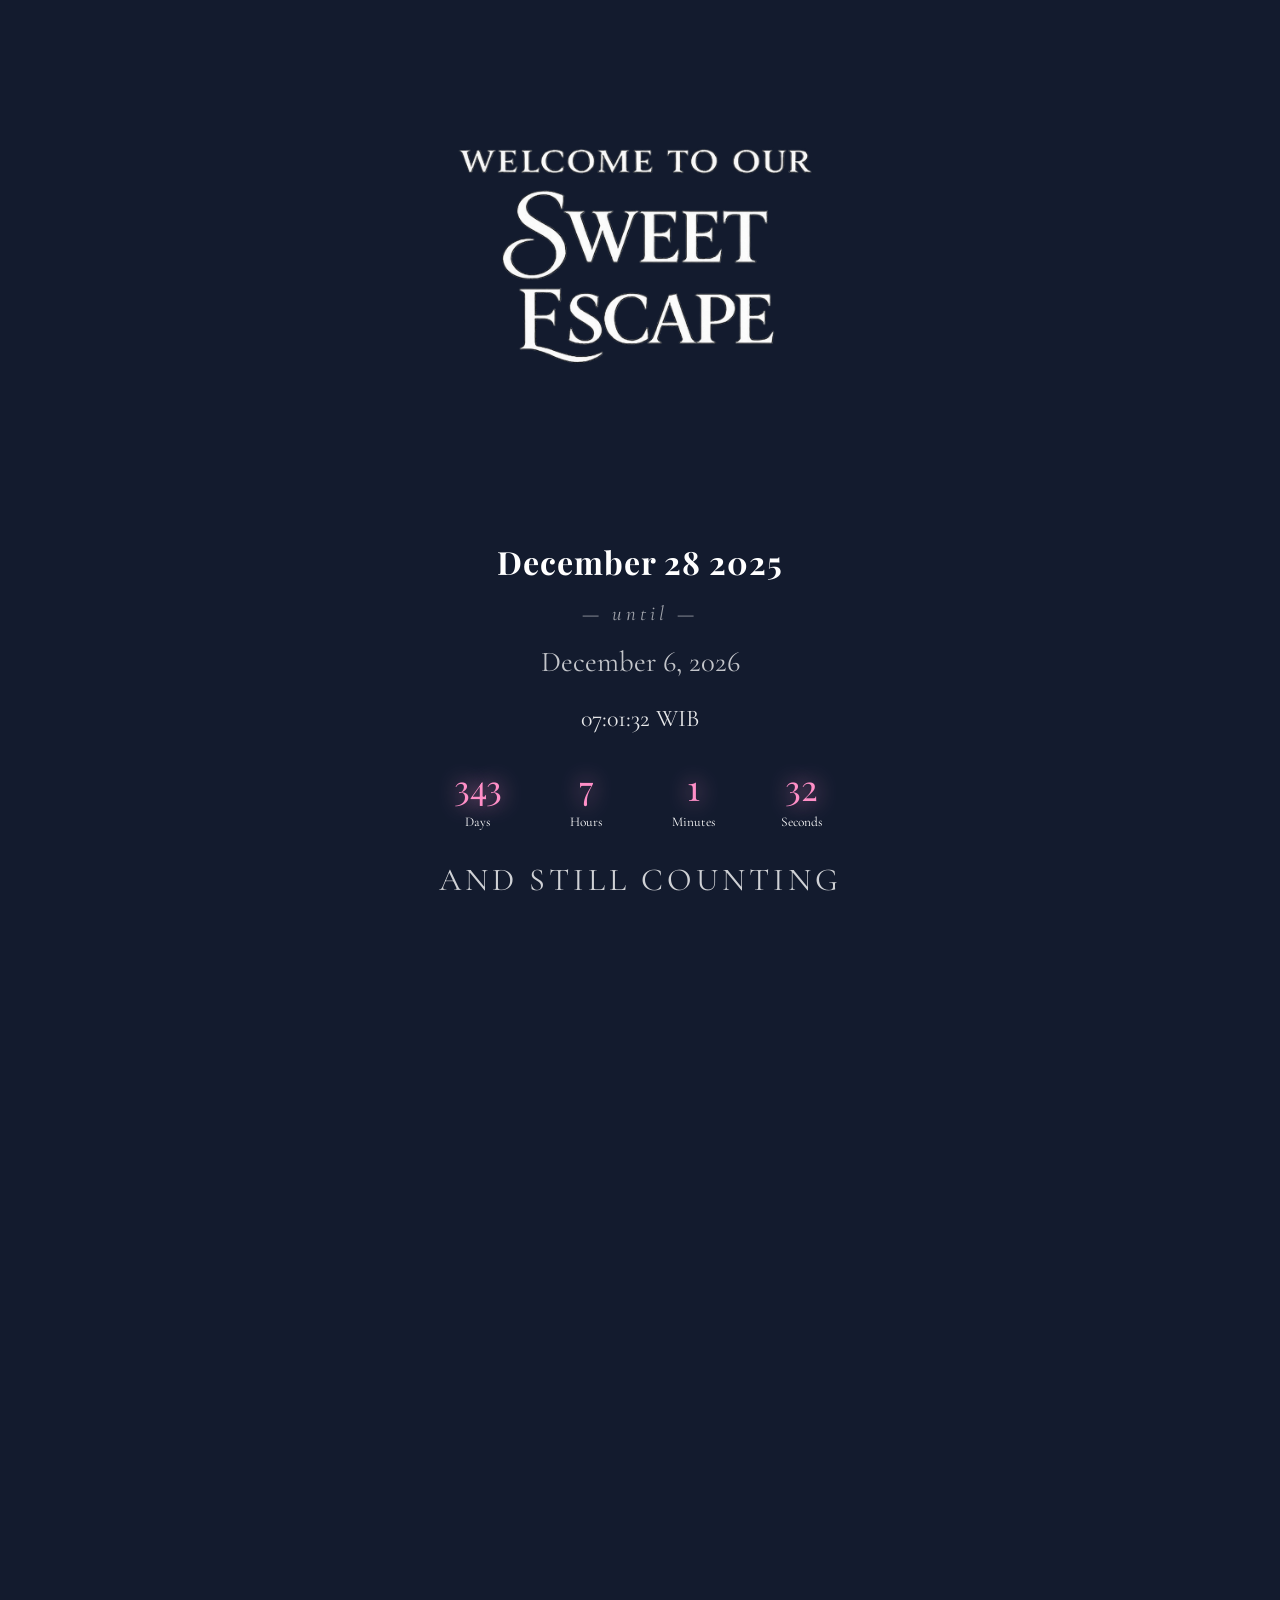
==== commit 8600d054: "call.html" ====
--- a/call.html
+++ b/call.html
@@ -139,6 +139,19 @@
      REAL CALL SYSTEM
 ========================= -->
 
+<audio
+id="ringtone"
+src="ringing.mp3"
+preload="auto"
+loop
+></audio>
+
+<audio
+id="connectedSound"
+src="connected.mp3"
+preload="auto"
+></audio>
+     
 <script
 type="module"
 src="call.js"
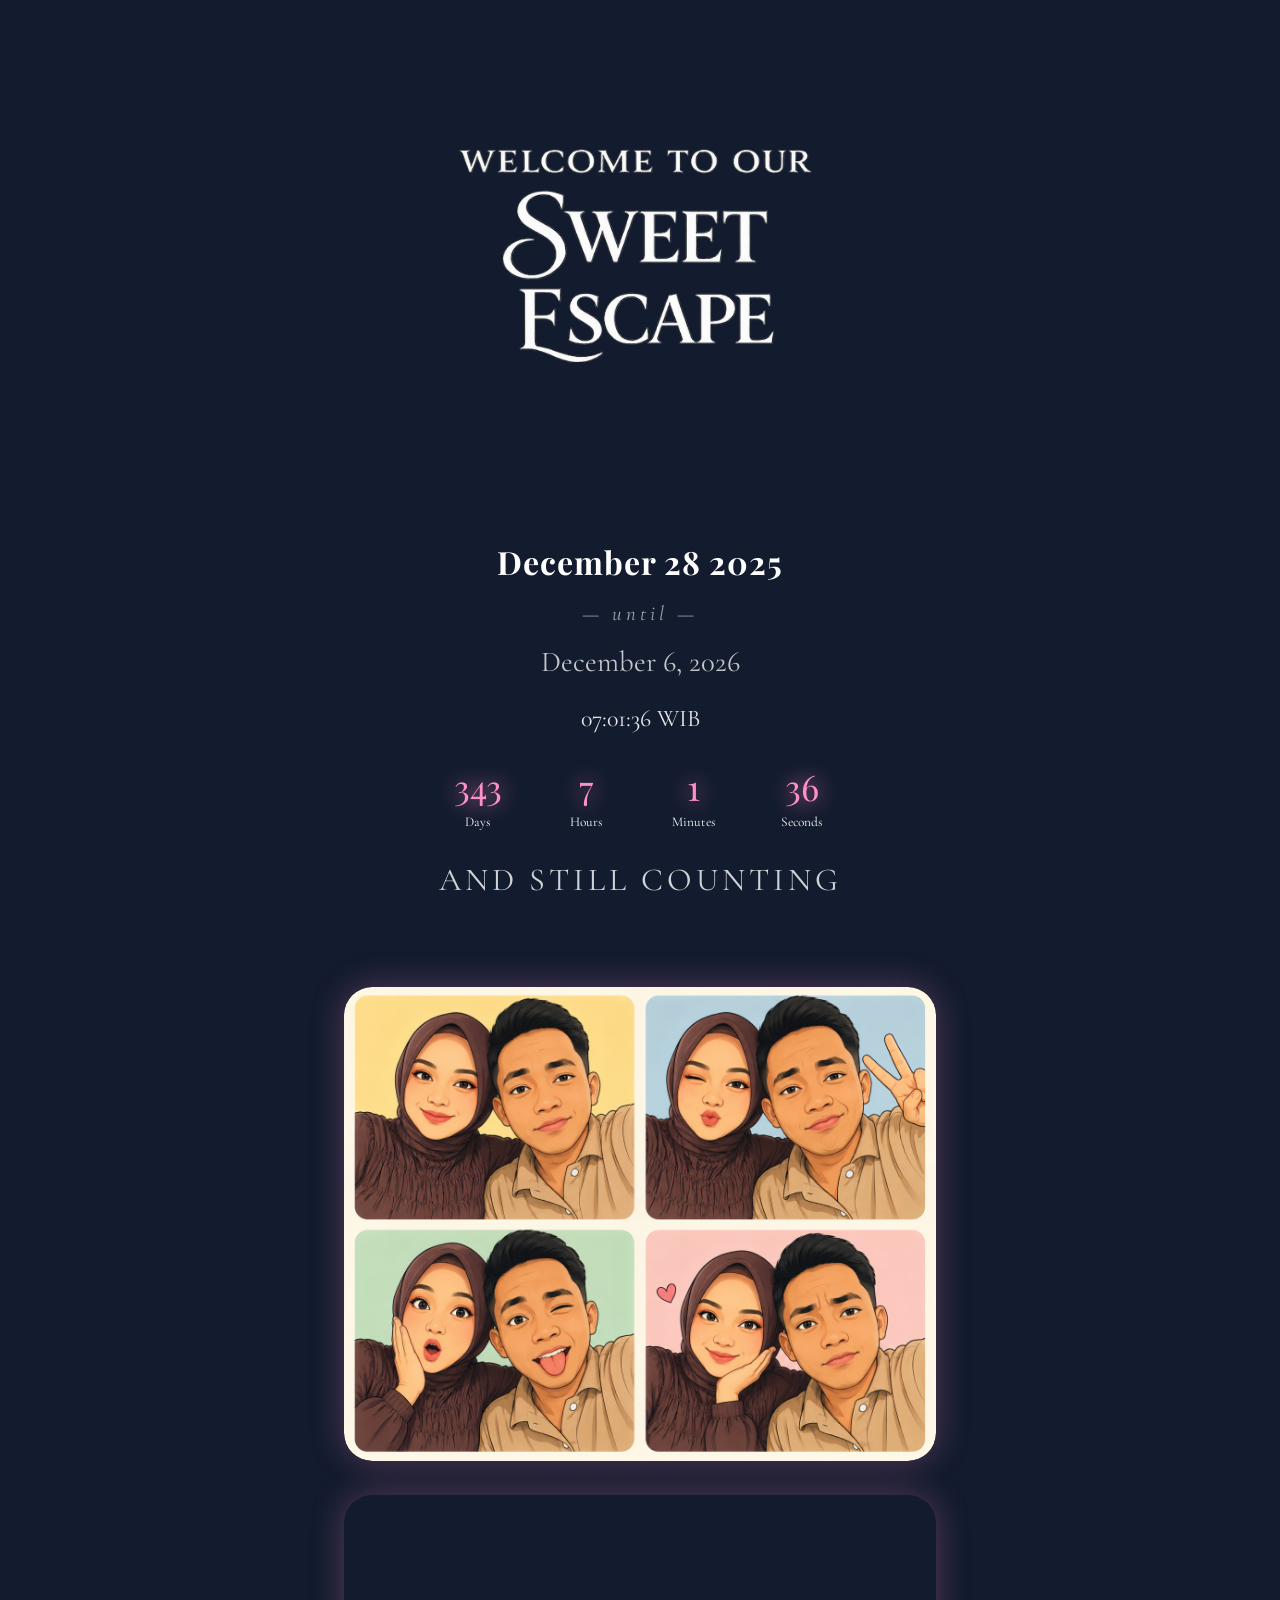
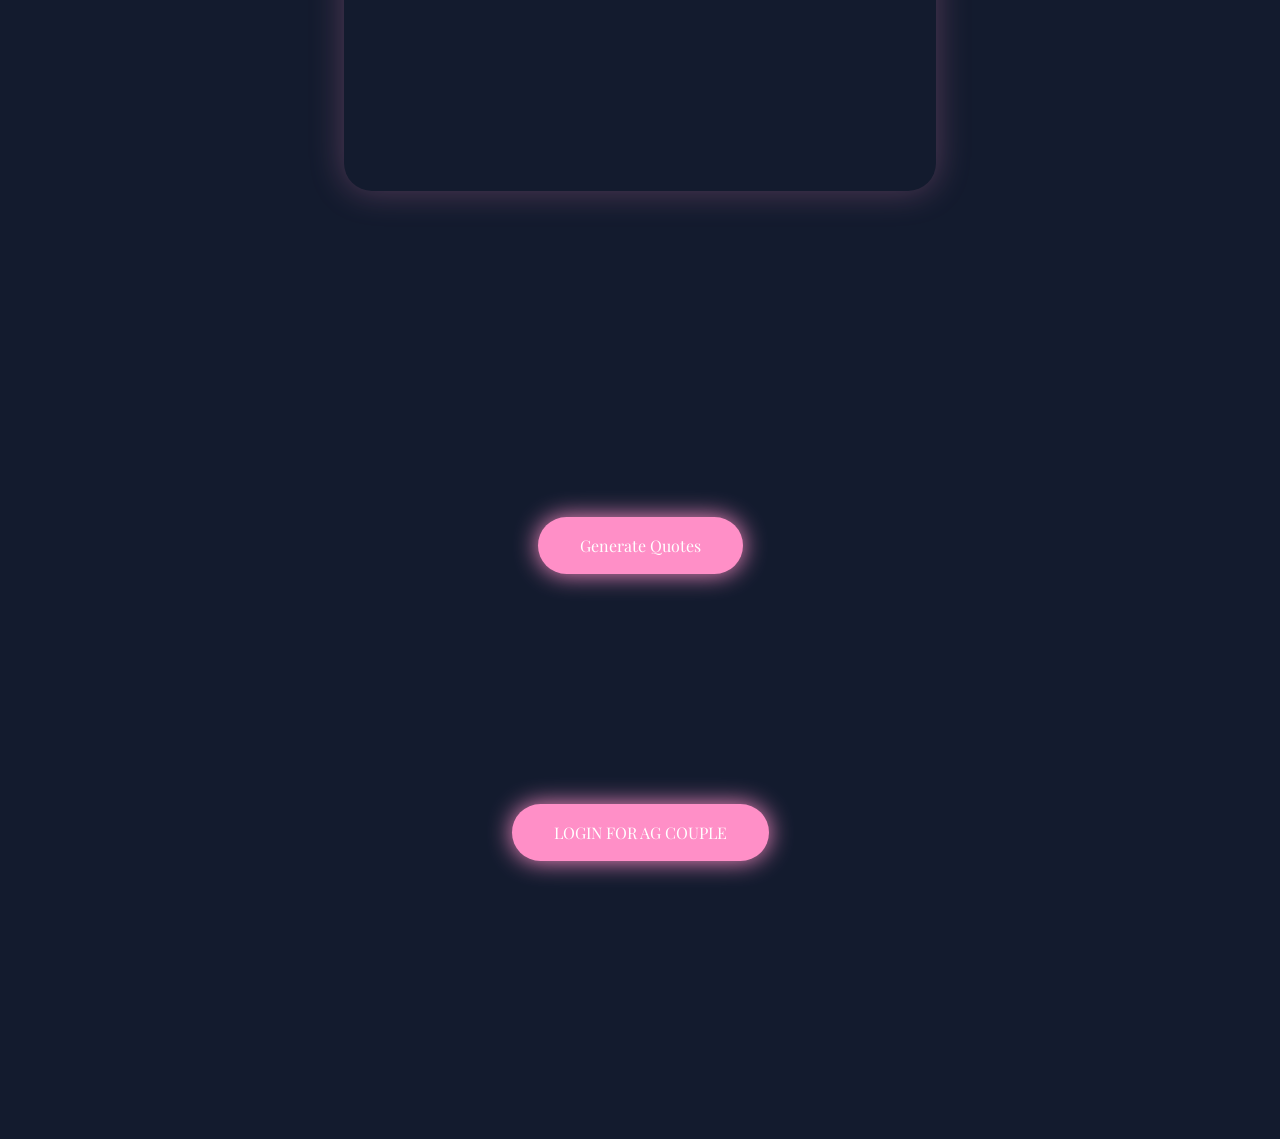
==== commit 5cc224e6: "call.html" ====
--- a/call.html
+++ b/call.html
@@ -140,13 +140,6 @@
 ========================= -->
 
 <audio
-id="ringtone"
-src="ringing.mp3"
-preload="auto"
-loop
-></audio>
-
-<audio
 id="connectedSound"
 src="connected.mp3"
 preload="auto"
